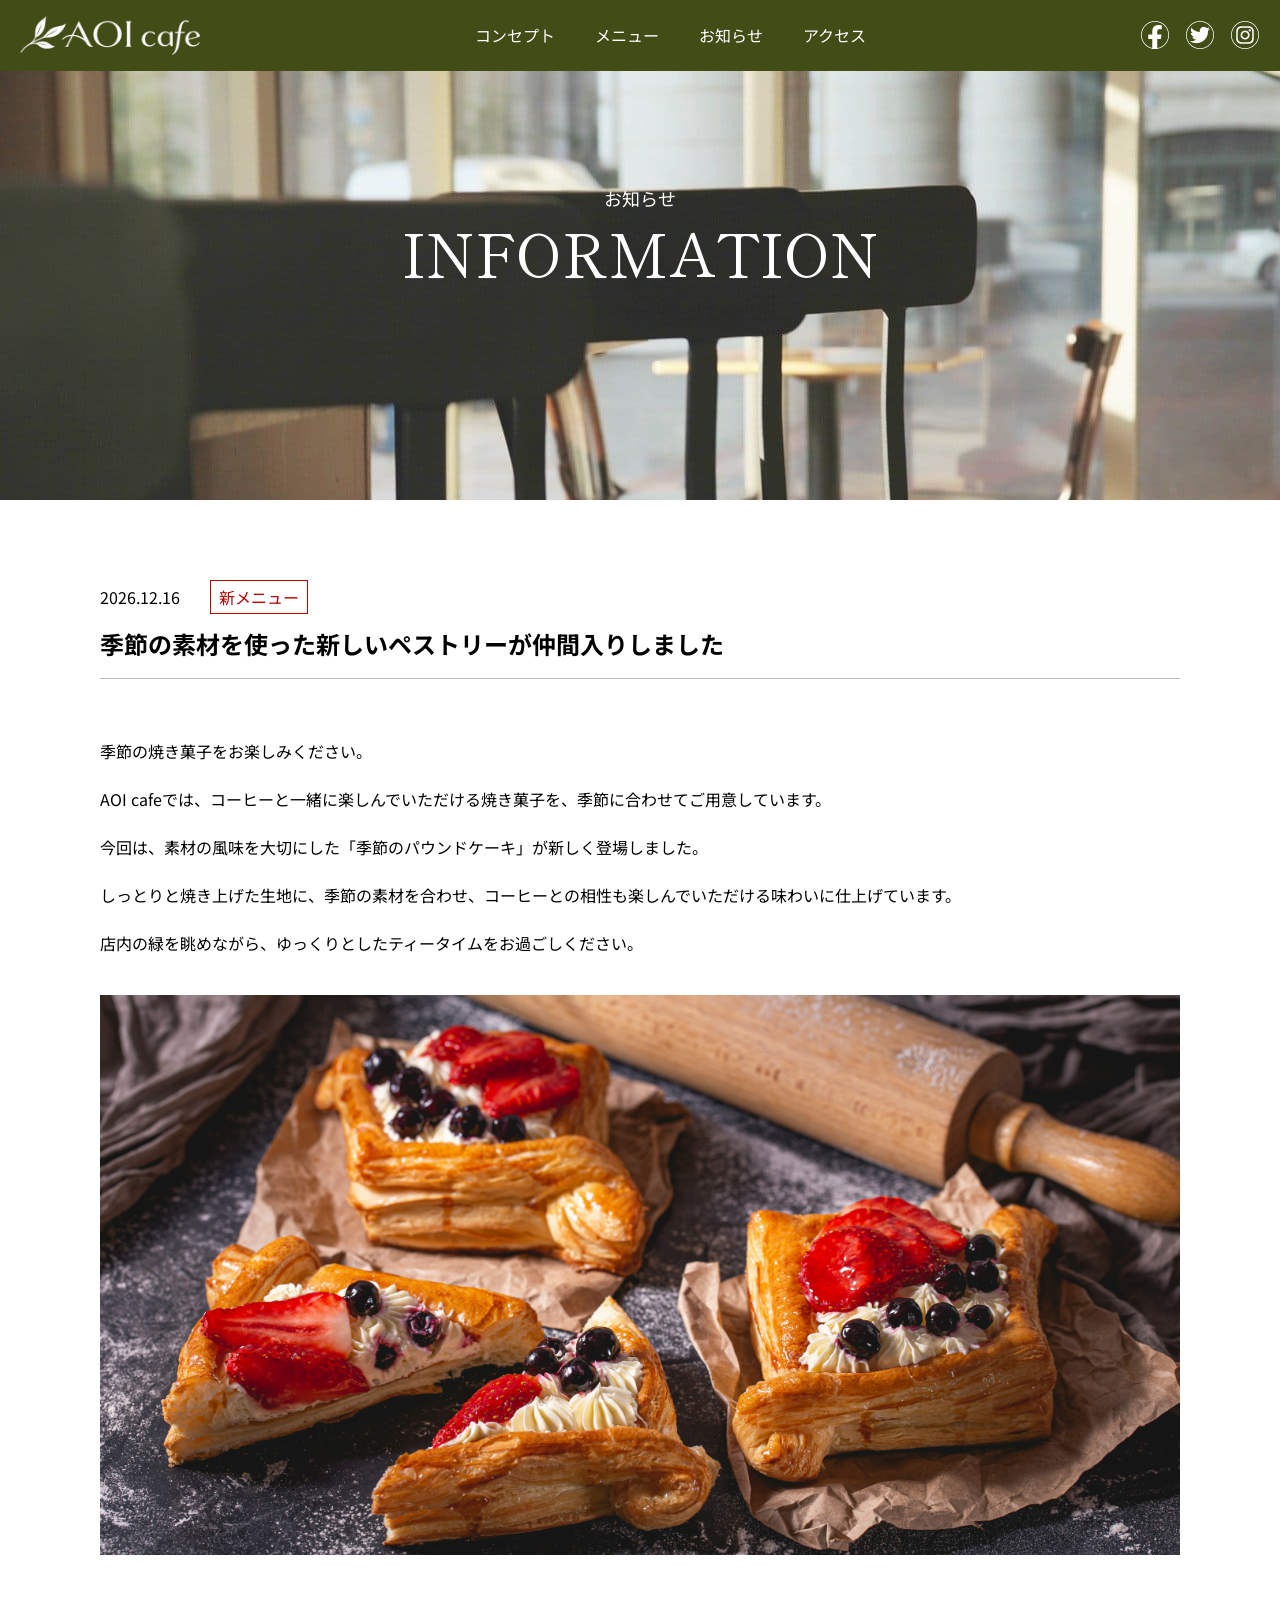
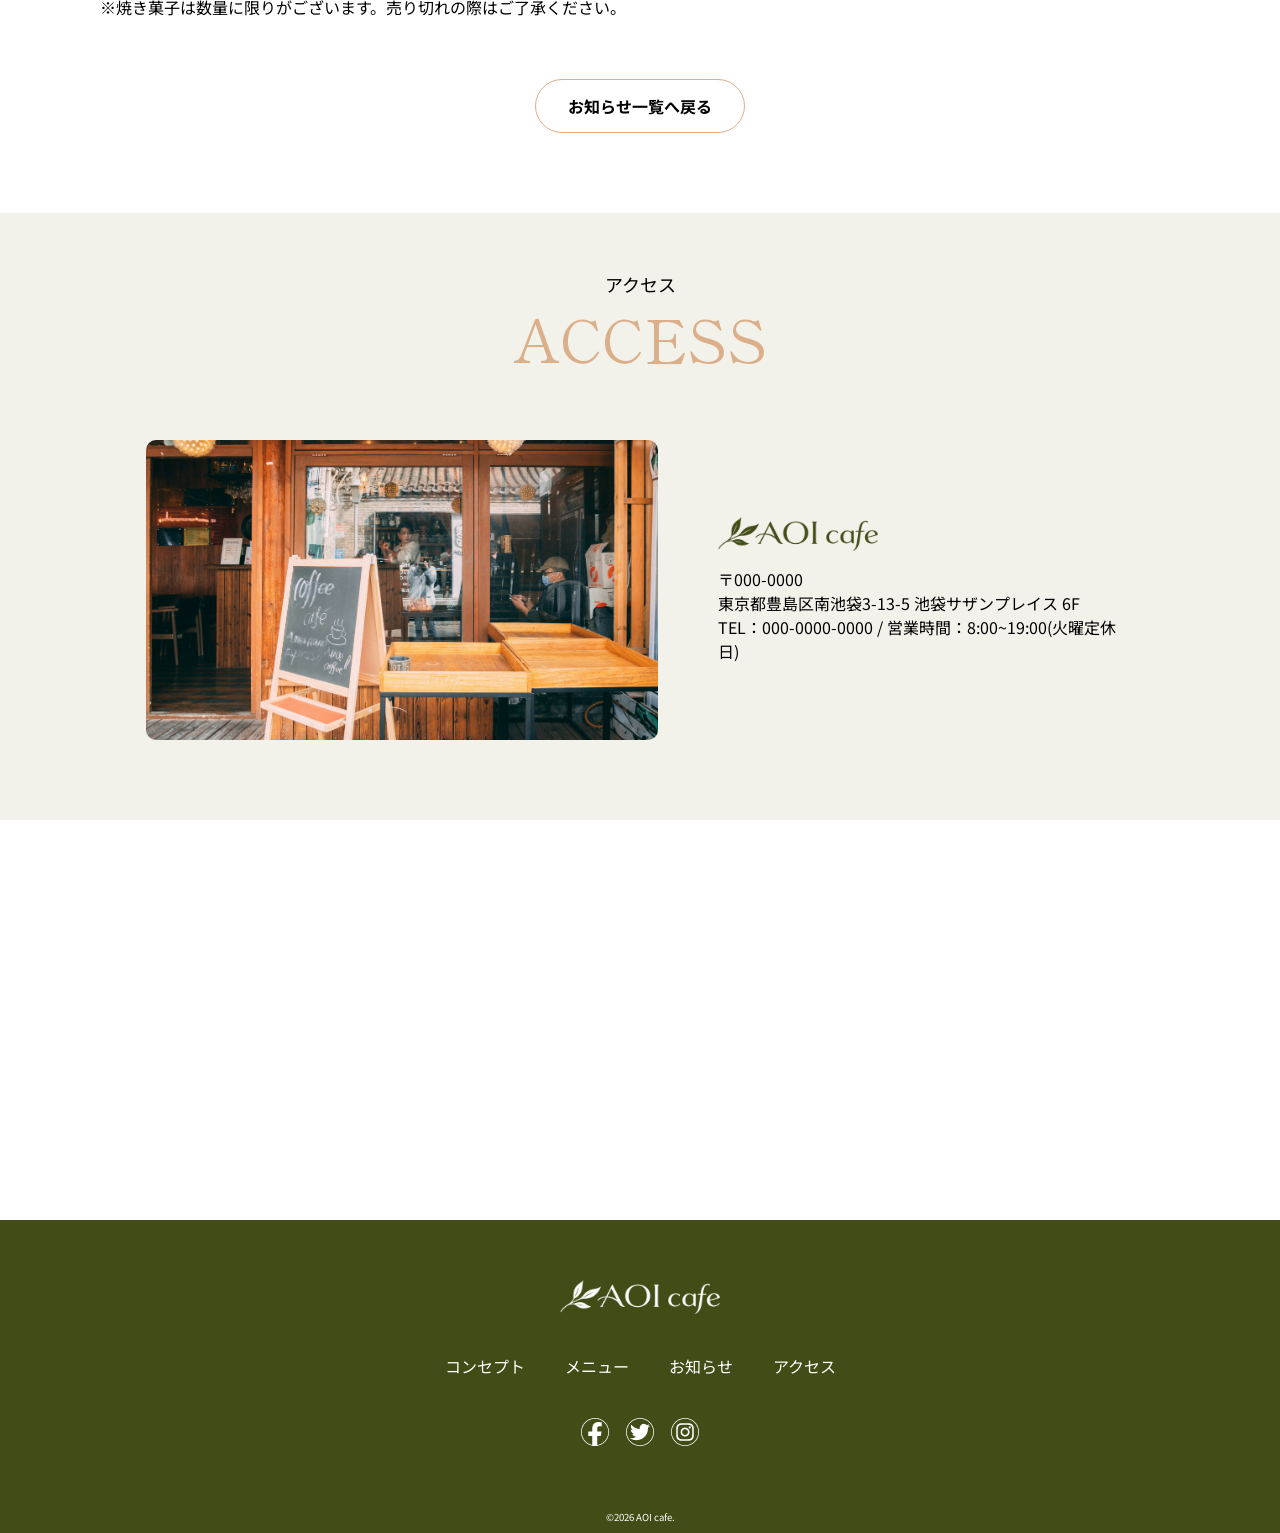
==== info-single.html @ 0f68d35a "Add files via upload" ====
<!DOCTYPE html>
<html lang="ja">
<head>
    <meta charset="UTF-8">
    <meta name="viewport" content="width=device-width, initial-scale=1.0">
    <title>AOI cafe | Cafe | お知らせ詳細</title>
    <meta name="description" content="鎌倉の緑に寄り添うカフェ。丁寧に淹れたコーヒーと、焼きたてのペストリーをご用意してお待ちしております。">
    <link rel="stylesheet" href="css/reset.css">
    <link rel="preconnect" href="https://fonts.googleapis.com">
    <link rel="preconnect" href="https://fonts.gstatic.com" crossorigin>
    <link href="https://fonts.googleapis.com/css2?family=Noto+Sans+JP:wght@100..900&family=Shippori+Mincho&display=swap" rel="stylesheet">
    <link rel="stylesheet" href="css/style.css">
</head>
<body>
    <header class="header">
        <h1 class="header-logo">
            <a href="index.html" class="header-link">
                <img src="img/logo.png" alt="">
            </a>
        </h1>
        <nav class="header-nav">
            <ul class="header-nav-list">
                <li class="header-nav-item">
                    <a class="header-nav-link" href="index.html#concept">コンセプト</a>
                </li>
                <li class="header-nav-item">
                    <a class="header-nav-link" href="menu.html">メニュー</a>
                </li>
                <li class="header-nav-item">
                    <a class="header-nav-link" href="info.html">お知らせ</a>
                </li>
                <li class="header-nav-item">
                    <a class="header-nav-link" href="index.html#access">アクセス</a>
                </li>
            </ul>
        </nav>
        <div class="icon">
            <ul class="icon-list">
                <li class="icon-item">
                    <a href="" class="icon-link">
                        <img src="img/facebook_icon.png" alt="">
                    </a>
                </li>
                <li class="icon-item">
                    <a href="" class="icon-link">
                        <img src="img/twitter_icon.png" alt="">
                    </a>
                </li>
                <li class="icon-item">
                    <a href="" class="icon-link">
                        <img src="img/instagram_icon.png" alt="">
                    </a>
                </li>
            </ul>
        </div>
        <div class="sp-header-btn">
            <button class="sp-header-btn-link" type="button">
                <span class="sp-header-btn-box"></span>
                <span class="sp-header-btn-box"></span>
                <span class="sp-header-btn-box"></span>
            </button>
        </div>
        <div class="sp-menu">
            <nav class="sp-menu-nav">
                <ul class="sp-menu-list">
                    <li class="sp-menu-item">
                        <a href="index.html#concept" class="sp-menu-link  __concept">CONCEPT</a>
                    </li>
                    <li class="sp-menu-item">
                        <a href="menu.html" class="sp-menu-link  __menu">MENU</a>
                    </li>
                    <li class="sp-menu-item">
                        <a href="info.html" class="sp-menu-link __info">INFORMATION</a>
                    </li>
                    <li class="sp-menu-item">
                        <a href="index.html#access" class="sp-menu-link __access">ACCESS</a>
                    </li>
                </ul>
            </nav>
        </div>
    </header>
    <div class="kv __info">
        <div class="kv-detail">
            <h2 class="section-ttl __info">INFORMATION</h2>
        </div>
    </div>
    <main class="main">
        <section class="infosingle section-wrap">
            <div class="section-inner">
                <div class="infosingle-head">
                    <span class="info-date">2026.12.16</span>
                    <span class="info-icon __info-icon-new">新メニュー</span>
                    <h2 class="info-txt">季節の素材を使った新しいペストリーが仲間入りしました</h2>
                </div>
                <div class="infosingle-content">
                    <p>季節の焼き菓子をお楽しみください。</p>
                    <p>AOI cafeでは、コーヒーと一緒に楽しんでいただける焼き菓子を、季節に合わせてご用意しています。</p>
                    <p>今回は、素材の風味を大切にした「季節のパウンドケーキ」が新しく登場しました。</p>

                    <p>しっとりと焼き上げた生地に、季節の素材を合わせ、コーヒーとの相性も楽しんでいただける味わいに仕上げています。</p>

                    <p>店内の緑を眺めながら、ゆっくりとしたティータイムをお過ごしください。</p>

                    
                    <img src="img/info_photo.jpg" alt="">
                    <p>※焼き菓子は数量に限りがございます。売り切れの際はご了承ください。</p>
                </div>

                <div class="btn-box">
                    <a href="info.html" class="btn-link">お知らせ一覧へ戻る</a>
                </div>
            </div>
        </section>

        <section id="access" class="access section-wrap">
            <div class="section-inner">
                <h2 class="section-ttl __access">ACCESS</h2>
                <div class="access-content">
                    <div class="access-img-box">
                        <img class="access-img" src="img/access_photo.jpg" alt="">
                    </div>
                    <div class="access-info">
                        <div class="access-logo">
                            <img src="img/logo-black.png" alt="">
                        </div>
                        <p class="access-txt">
                            〒000-0000</p>
                        <p class="access-txt">東京都豊島区南池袋3-13-5 池袋サザンプレイス 6F</p>
                        <p class="access-txt">TEL：000-0000-0000 / 営業時間：8:00~19:00(火曜定休日)</p>
                    </div>
                </div>
            </div>
        </section>
        <div class="access-map">
            <iframe src="https://www.google.com/maps/embed?pb=!1m18!1m12!1m3!1d3239.0224904618667!2d139.7116274!3d35.7256654!2m3!1f0!2f0!3f0!3m2!1i1024!2i768!4f13.1!3m3!1m2!1s0x60188d69d663eb29%3A0x8e512f8ba64e370a!2z44CSMTcxLTAwMjIg5p2x5Lqs6YO96LGK5bO25Yy65Y2X5rGg6KKL77yT5LiB55uu77yR77yT4oiS77yV!5e0!3m2!1sja!2sjp!4v1789527101326!5m2!1sja!2sjp" width="100%" height="400" style="border:0;" allowfullscreen="" loading="lazy" referrerpolicy="strict-origin-when-cross-origin"></iframe>
        </div>
    </main>
    <footer class="footer">
        <div class="footer-logo-box">
            <img class="footer-logo" src="img/logo.png" alt="">
        </div>
        <ul class="footer-nav-list">
            <li class="footer-nav-item">
                <a class="footer-nav-link" href="index.html#concept">コンセプト</a>
            </li>
            <li class="footer-nav-item">
                <a class="footer-nav-link" href="menu.html">メニュー</a>
            </li>
            <li class="footer-nav-item">
                <a class="footer-nav-link" href="info.html">お知らせ</a>
            </li>
            <li class="footer-nav-item">
                <a class="footer-nav-link" href="index.html#access">アクセス</a>
            </li>
        </ul>
        <div class="icon">
            <ul class="icon-list">
                <li class="icon-item">
                    <a href="" class="icon-link">
                        <img src="img/facebook_icon.png" alt="">
                    </a>
                </li>
                <li class="icon-item">
                    <a href="" class="icon-link">
                        <img src="img/twitter_icon.png" alt="">
                    </a>
                </li>
                <li class="icon-item">
                    <a href="" class="icon-link">
                        <img src="img/instagram_icon.png" alt="">
                    </a>
                </li>
            </ul>
        </div>
        <p class="footer-copy">
            <small>&copy;2026 AOI cafe.</small>
        </p>
    </footer>
<script src="js/script.js"></script>
</body>
</html>
---- css/style.css ----
@charset "UTF-8";
html {
    font-size: 62.5%;
}
body {
    font-family: "Noto Sans JP", sans-serif;
    line-height: 1.5;
    font-size: 1.6rem;/*16px*/
}
/* section */
.section-wrap {
    padding: 80px 0;
}
@media screen and (max-width: 767px) {
    .section-wrap {
        padding: 40px 0 50px;
    }
}
.section-inner {
    width: 1080px;
    margin: 0 auto;
}
@media screen and (max-width: 767px) {
    .section-inner {
        width: 96%;
    }  
}
.section-inner-s {
    width: 900px;
    margin: 0 auto;
}
@media screen and (max-width: 767px) {
    .section-inner-s {
        width: 96%;
    }  
}
.section-ttl {
    position: relative;
    text-align: center;
    font-family: "Shippori Mincho", serif;
    font-size: 6rem;/*60px*/
    line-height: 87px;
    color: #DBAF89;
}
@media screen and (max-width: 767px) {
    .section-ttl {
        font-size: 4rem;/*40px*/
        line-height: 50px;
    }
}
.section-ttl::before {
    position: absolute;
    left: 50%;
    transform: translateX(-50%);
    bottom: 100%;
    font-family: "Noto Sans JP", sans-serif;
    font-size: 1.8rem;/*18px*/
    color: #000;
    line-height: 1;
}

.section-ttl.__concept::before {
    content: "コンセプト";
}
.section-ttl.__menu::before {
    content: "メニュー";
}
.section-ttl.__info::before {
    content: "お知らせ";
}
.section-ttl.__access::before {
    content: "アクセス";
}
/* btn */
.btn-box {
    text-align: center;
    margin-top: 60px;
}
@media screen and (max-width: 767px) {
    .btn-box {
        margin-top: 40px;
    }
}
.btn-link {
    display: inline-block;
    border: 1px solid #DBAF89;
    border-radius: 28px;
    font-weight: bold;
    padding: 14px 32px;
}
.btn-link:hover {
    background-color: #DBAF89;
    color: #fff;
}

/* header */
.header {
    display: flex;
    justify-content: space-between;
    align-items: center;
    color: #fff;
    width: 100%;/*90*/
    position: absolute;
    top: 0;/*40*/
    background-color: #424c16;
    /*left: 5%;*/
    padding: 16px 20px;
    z-index: 100;
}
@media screen and (max-width: 767px) {
    .header {
        /*width: 94%;
        top: 10px;
        left: 3%;*/
    }
}
.header-logo {
    width: 180px;
}
@media screen and (max-width: 767px) {
    .header-logo {
        width: 140px;
    }
}
@media screen and (max-width: 767px) {
    .header-nav {
        display: none;
    }
}
.header-nav-list {
    display: flex;
}
.header-nav-item + .header-nav-item {
    margin-left: 40px;
}
/* icon */
@media screen and (max-width: 767px) {
    .icon {
        display: none;
    }
}
.icon-list {
    display: flex;
}
.icon-item + .icon-item {
    margin-left: 16px;
}
/* sp-header-btn */
.sp-header-btn {
    display: none;    
}
@media screen and (max-width: 767px) {
    .sp-header-btn {
        display: block;
        position: fixed;
        top: 6px;
        right: 4%;
        z-index: 200;
    }
    .sp-header-btn-link {
        display: flex;
        flex-direction: column;
        justify-content: space-between;
        width: 40px;
        height: 30px;
        cursor: pointer;
        background-color: transparent;
        margin-top: 10px;
        padding: 0;
    }
    .sp-header-btn-box {
        display: block;
        background-color: #ddd;
        height: 4px;
        width: 40px;
        transition: 0.6s;
    }
    .sp-header-btn.is-open .sp-header-btn-box:nth-child(1) {
        transform: translateY(13px) rotate(45deg);
    }

    .sp-header-btn.is-open .sp-header-btn-box:nth-child(2) {
        opacity: 0;
    }

    .sp-header-btn.is-open .sp-header-btn-box:nth-child(3) {
        transform: translateY(-13px) rotate(-45deg);
    }
}
/* sp-menu */
.sp-menu {
    display: none;
}
@media screen and (max-width: 767px) {
    .sp-menu {
        display: block;
        position: fixed;
        top: 0;
        right: 0;
        width: 100%;
        height: 100vh;
        background-color: #424c16;
        transform: translateX(100%);
        transition: 0.6s;
        z-index: 100;
    }
    .sp-menu.is-open {
        transform: translateX(0);
    }
    .sp-menu-nav {
        padding: 60px 8%;
    }
    .sp-menu-list {
        display: flex;
        flex-direction: column;
        margin-top: 50px;
    }
    .sp-menu-item + .sp-menu-item {
        margin-top: 60px;
    }
    .sp-menu-item {
        position: relative;
        text-align: center;
        font-size: 1.8rem;/*18px*/
    }
    .sp-menu-link {
        font-weight: bold;
    }
    .sp-menu-link::before {
        position: absolute;
        left: 50%;
        transform: translateX(-50%);
        bottom: 100%;
        font-size: 1.4rem;/*14px*/
        font-weight: normal;
        line-height: 1;
    }
    .sp-menu-link.__concept::before {
        content: "コンセプト";
    }
    .sp-menu-link.__menu::before {
        content: "メニュー";
    }
    .sp-menu-link.__info::before {
        content: "お知らせ";
    }
    .sp-menu-link.__access::before {
        content: "アクセス";
    }
}
/* kv */
.kv {
    position: relative;
    width: 100%;
    background-repeat: no-repeat;
    background-size: cover;
}
.kv.__index {
    height: 768px;
    background-image: url(../img/kv.jpg);
}
@media screen and (max-width: 767px) {
    .kv.__index {
        height: 400px;
    }
}
.kv.__menu {
    height: 500px;
    background-image: url(../img/menu_kv.jpg);
}
.kv.__info {
    height: 500px;
    background-image: url(../img/info_kv.jpg);
}
@media screen and (max-width: 767px) {
    .kv.__menu,.kv.__info {
        height: 300px;
    }
}
.kv-copy {
    font-family: "Noto Serif JP", serif;
    font-size: 2.6rem;
}
@media screen and (max-width: 767px) {
    .kv-copy {
        font-size: 2.0rem;
    }
}
.kv-copy,.kv-detail {
    color: #fff;
    position: absolute;
    top: 50%;
    left: 50%;
    transform: translate(-50%,-50%);
}

.kv-detail .section-ttl {
    color: #fff;
}
.kv-detail .section-ttl::before {
    color: #fff;
}
/* concept */
.concept-copy {
    text-align: center;
    font-weight: bold;
    font-size: 3.2rem;/*32px*/
    margin-top: 40px;
}
@media screen and (max-width: 767px) {
    .concept-copy {
        font-size: 2.4rem;/*24px*/
        margin-top: 30px;
    }
}
.concept-txt {
    text-align: center;
    margin-top: 24px;
}
.concept-img-box {
    height: 350px;
    margin-top: 80px;
}
@media screen and (max-width: 767px) {
    .concept-img-box {
        height: 250px;
        margin-top: 50px;
    }
}
.concept-img {
    object-fit: cover;
    object-position: center;
}
.concept-detail {
    display: flex;
    justify-content: space-between;
    align-items: center;
    margin-top: 80px;
}
@media screen and (max-width: 767px) {
    .concept-detail {
        margin-top: 40px;
    }
}
@media screen and (max-width: 767px) {
    .concept-detail {
        flex-direction: column;
    }
}
.concept-detail-content {
    width: 400px;
}
@media screen and (max-width: 767px) {
    .concept-detail-content {
        width: auto;
    }
}
.concept-detail-copy {
    text-align: left;
    font-weight: bold;
    font-size: 3.2rem;/*32px*/
}
@media screen and (max-width: 767px) {
    .concept-detail-copy {
        font-size: 2.4rem;/*24px*/
    }
}
.concept-detail-txt {
    text-align: left;
    margin-top: 40px;
}
.concept-detail-img-wrap {
    /*position: relative;*/
    width: 580px;
    height: 450px;
    display: flex;
    justify-content: space-between;
}
@media screen and (max-width: 767px) {
    .concept-detail-img-wrap {
        justify-content: center;
        width: 100%;
        height: auto;
    }
}
.concept-detail-img-box {
    max-width: 280px;
    max-height: 390px;
    margin-top: 60px;
}
@media screen and (max-width: 767px) {
    .concept-detail-img-box {
        max-width: 48%;
        width: 100%;
        max-height: 220px;
        /*margin-top: 60px;*/
    }
}
.concept-detail-img-box + .concept-detail-img-box {
    margin: 0 0 60px 2%;
}
.concept-detail-img {
    object-fit: cover;
    object-position: center;
    border-radius: 10px;
}
/* menu */
.menu {
    background-color: #f2f1ea;
}
.menu.__detail {
    background-color: #FFF;
}
.menu-wrap {
    display: flex;
    justify-content: space-between;
    flex-wrap: wrap;
    margin-top: 60px;
}
@media screen and (max-width: 767px) {
    .menu-wrap {
        justify-content: center;
        flex-wrap: nowrap;
        flex-direction: column;
        align-items: center;
        margin-top: 40px;
    }
}
.menu.__detail .menu-wrap {
    margin-top: 0;
}
.menu-item {
    width: 340px;
}
.menu-item:nth-of-type(n + 4) {
    margin-top: 40px;
}
@media screen and (max-width: 767px) {
    .menu-item:nth-of-type(n + 2) {
        margin-top: 40px;
    }
}
.menu-img-box {
    height: 220px;
}
.menu-img {
    object-fit: cover;
    border-radius: 10px;
}
.menu-name {
    font-size: 1.8rem;/*18px*/
    font-weight: bold;
    margin-top: 16px;
}
.menu-price {
    margin-top: 8px;
}
/* info */
.info-wrap {
    margin-top: 60px;
}
.info.__detail .info-wrap {
    margin-top: 0;
}
.info-content {
    border-bottom: 1px solid #BCBCBC;
    padding-bottom: 16px;
}
.info-content + .info-content {
    margin-top: 40px;
}
@media screen and (max-width: 767px) {
    .info-content + .info-content {
        margin-top: 16px;
    }
}
.info-date {
    font-size: 1.2rem;/*12px*/
}
.info-icon {
    display: inline-block;
    font-size: 1.2rem;/*12px*/
    margin-left: 26px;
    padding: 4px 8px;
}
@media screen and (max-width: 767px) {
    .info-icon {
        margin-left: 10px;
    }
}
.info-icon.__info-icon-info {
    color: #FF9F51;
    border: 1px solid #FF9F51;
}
.info-icon.__info-icon-new {
    color: #BA0000;
    border: 1px solid #BA0000;
}
.info-txt {
    margin-top: 16px;
}
@media screen and (max-width: 767px) {
    .info-txt {
        margin-top: 8px;
    }
}
/* page-btn */
.page-btn-list {
    display: flex;
    justify-content: center;
    text-align: center;
    margin-top: 60px;
}
.page-btn-item + .page-btn-item {
    margin-left: 8px;
}
.page-btn-item {
    background-color: #fff;
    border: 1px solid #707070;
}
.page-btn-item.__current {
    background-color: #f2f1ea;
    border: none;
}
.page-btn-link {
    display: block;
    padding: 8px 16px;
}
/* info-single */
.infosingle-head {
    border-bottom: 1px solid #BCBCBC;
    padding-bottom: 16px;
}
.infosingle .info-date {
    font-size: 1.6rem;/*16px*/
}
.infosingle .info-icon {
    font-size: 1.6rem;/*16px*/
}
.infosingle .info-txt {
    font-size: 2.4rem;/*24px*/
    font-weight: bold;
    margin-top: 12px;
}
@media screen and (max-width: 767px) {
    .infosingle .info-txt {
        font-size: 2.0rem;/*20px*/
    }
}
.infosingle-content p {
    margin-top: 24px;
}
.infosingle-content p:first-of-type {
    margin-top: 60px;
}
.infosingle-content img {
    height: 560px;
    width: 100%;
    object-fit: cover;
    margin-top: 40px;
}
.infosingle-content img + p {
    margin-top: 40px;
}
/* access */
.access {
    background-color: #f2f1ea;
}
.access-content {
    display: flex;
    justify-content: center;
    align-items: center;
    margin-top: 60px;
}
@media screen and (max-width: 767px) {
    .access-content {
        flex-direction: column;
        margin-top: 40px;
    }
}
.access-img-box {
    max-width: 512px;
    width: 100%;
    height: 300px;
    margin-right: 60px;
}
@media screen and (max-width: 767px) {
    .access-img-box {
        margin-right: 0;
    }
}
.access-img {
    object-fit: cover;
    border-radius: 10px;
}
.access-info {
    width: 417px;
}
@media screen and (max-width: 767px) {
    .access-info {
        width: 96%;
        margin-top: 30px;
    }
}
.access-logo {
    width: 160px;
}
.access-txt:first-of-type {
    margin-top: 16px;
}
/* footer */
.footer {
    background-color: #424c16;
    color: #fff;
    padding: 60px 0 8px;
}
.footer-logo-box {
    width: 160px;
    margin: 0 auto;
}
.footer-nav-list {
    display: flex;
    justify-content: center;
    margin: 40px 0;
}
.footer-nav-item + .footer-nav-item {
    margin-left: 40px;
}
@media screen and (max-width: 767px) {
    .footer-nav-item + .footer-nav-item {
        margin-left: 24px;
    }
}
.footer-nav-link {
}
.footer .icon-list {
    justify-content: center;
}
.footer-copy {
    text-align: center;
    font-size: 1.2rem;/*12px*/
    margin-top: 60px;
}
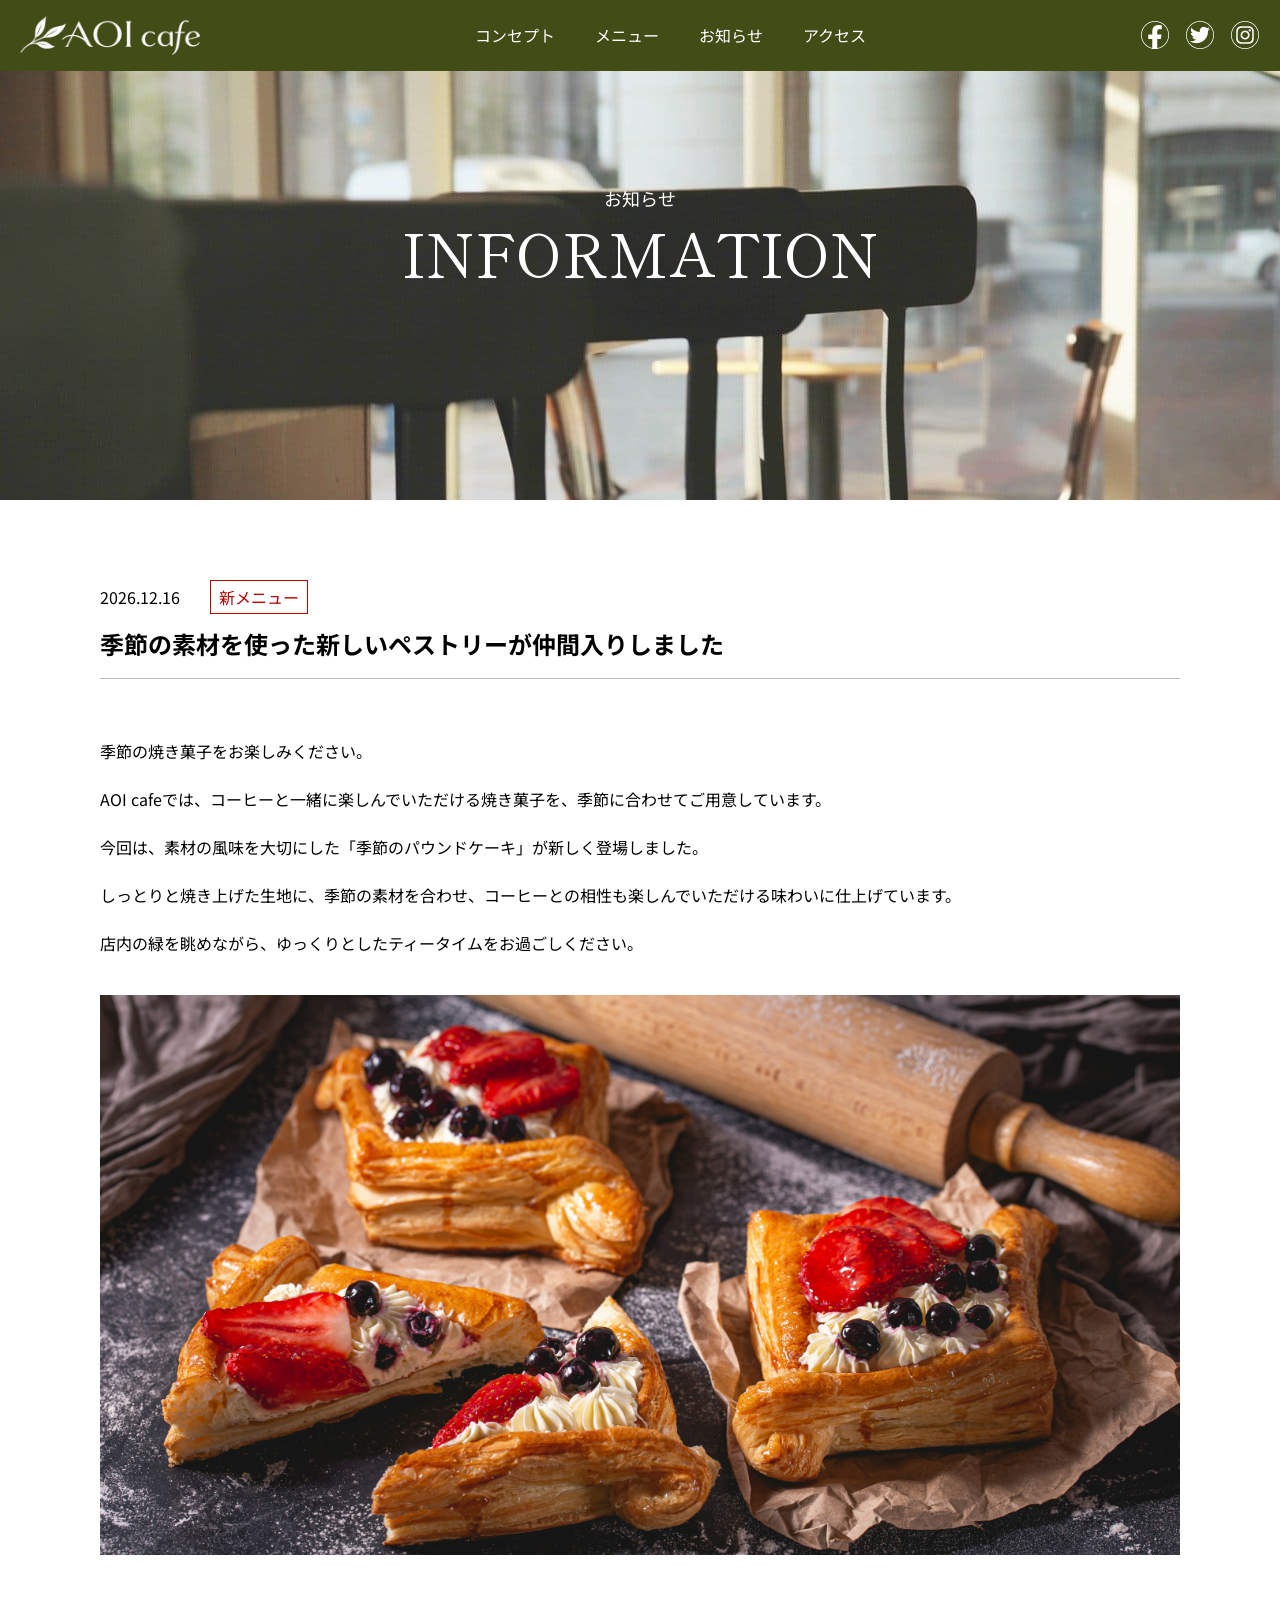
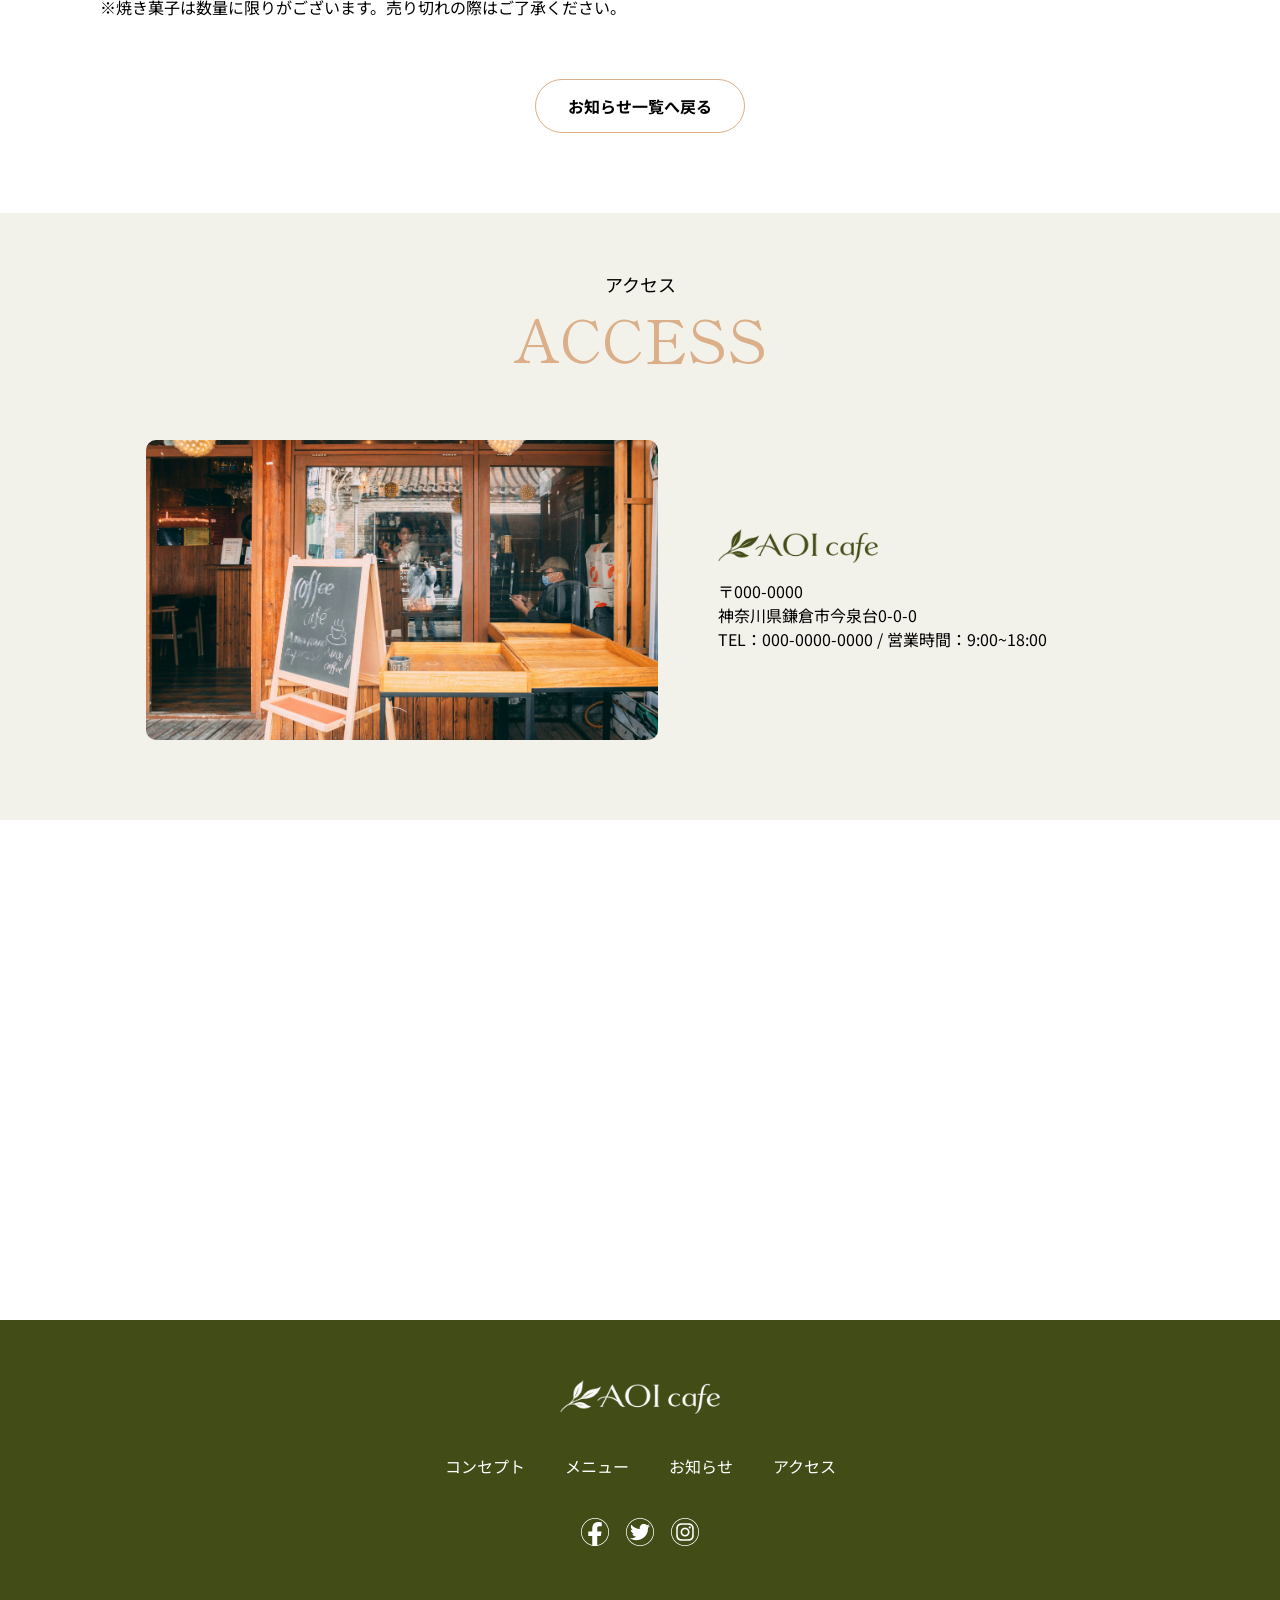
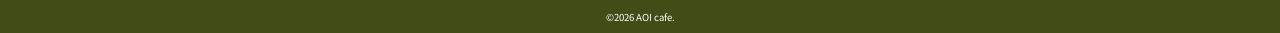
==== commit 4dbd31da: "Add files via upload" ====
--- a/info-single.html
+++ b/info-single.html
@@ -125,14 +125,14 @@
                         </div>
                         <p class="access-txt">
                             〒000-0000</p>
-                        <p class="access-txt">東京都豊島区南池袋3-13-5 池袋サザンプレイス 6F</p>
-                        <p class="access-txt">TEL：000-0000-0000 / 営業時間：8:00~19:00(火曜定休日)</p>
+                        <p class="access-txt">神奈川県鎌倉市今泉台0-0-0</p>
+                        <p class="access-txt">TEL：000-0000-0000 / 営業時間：9:00~18:00</p>
                     </div>
                 </div>
             </div>
         </section>
         <div class="access-map">
-            <iframe src="https://www.google.com/maps/embed?pb=!1m18!1m12!1m3!1d3239.0224904618667!2d139.7116274!3d35.7256654!2m3!1f0!2f0!3f0!3m2!1i1024!2i768!4f13.1!3m3!1m2!1s0x60188d69d663eb29%3A0x8e512f8ba64e370a!2z44CSMTcxLTAwMjIg5p2x5Lqs6YO96LGK5bO25Yy65Y2X5rGg6KKL77yT5LiB55uu77yR77yT4oiS77yV!5e0!3m2!1sja!2sjp!4v1789527101326!5m2!1sja!2sjp" width="100%" height="400" style="border:0;" allowfullscreen="" loading="lazy" referrerpolicy="strict-origin-when-cross-origin"></iframe>
+            <iframe src="https://www.google.com/maps/embed?pb=!1m18!1m12!1m3!1d13018.516556085502!2d139.54937911253427!3d35.34002981702432!2m3!1f0!2f0!3f0!3m2!1i1024!2i768!4f13.1!3m3!1m2!1s0x601845af418f5da3%3A0x6fc320539a2c01a0!2z44CSMjQ3LTAwNTMg56We5aWI5bed55yM6Y6M5YCJ5biC5LuK5rOJ5Y-w!5e0!3m2!1sja!2sjp!4v1789964758232!5m2!1sja!2sjp" width="100%" height="500" style="border:0;" allowfullscreen="" loading="lazy" referrerpolicy="strict-origin-when-cross-origin"></iframe>
         </div>
     </main>
     <footer class="footer">
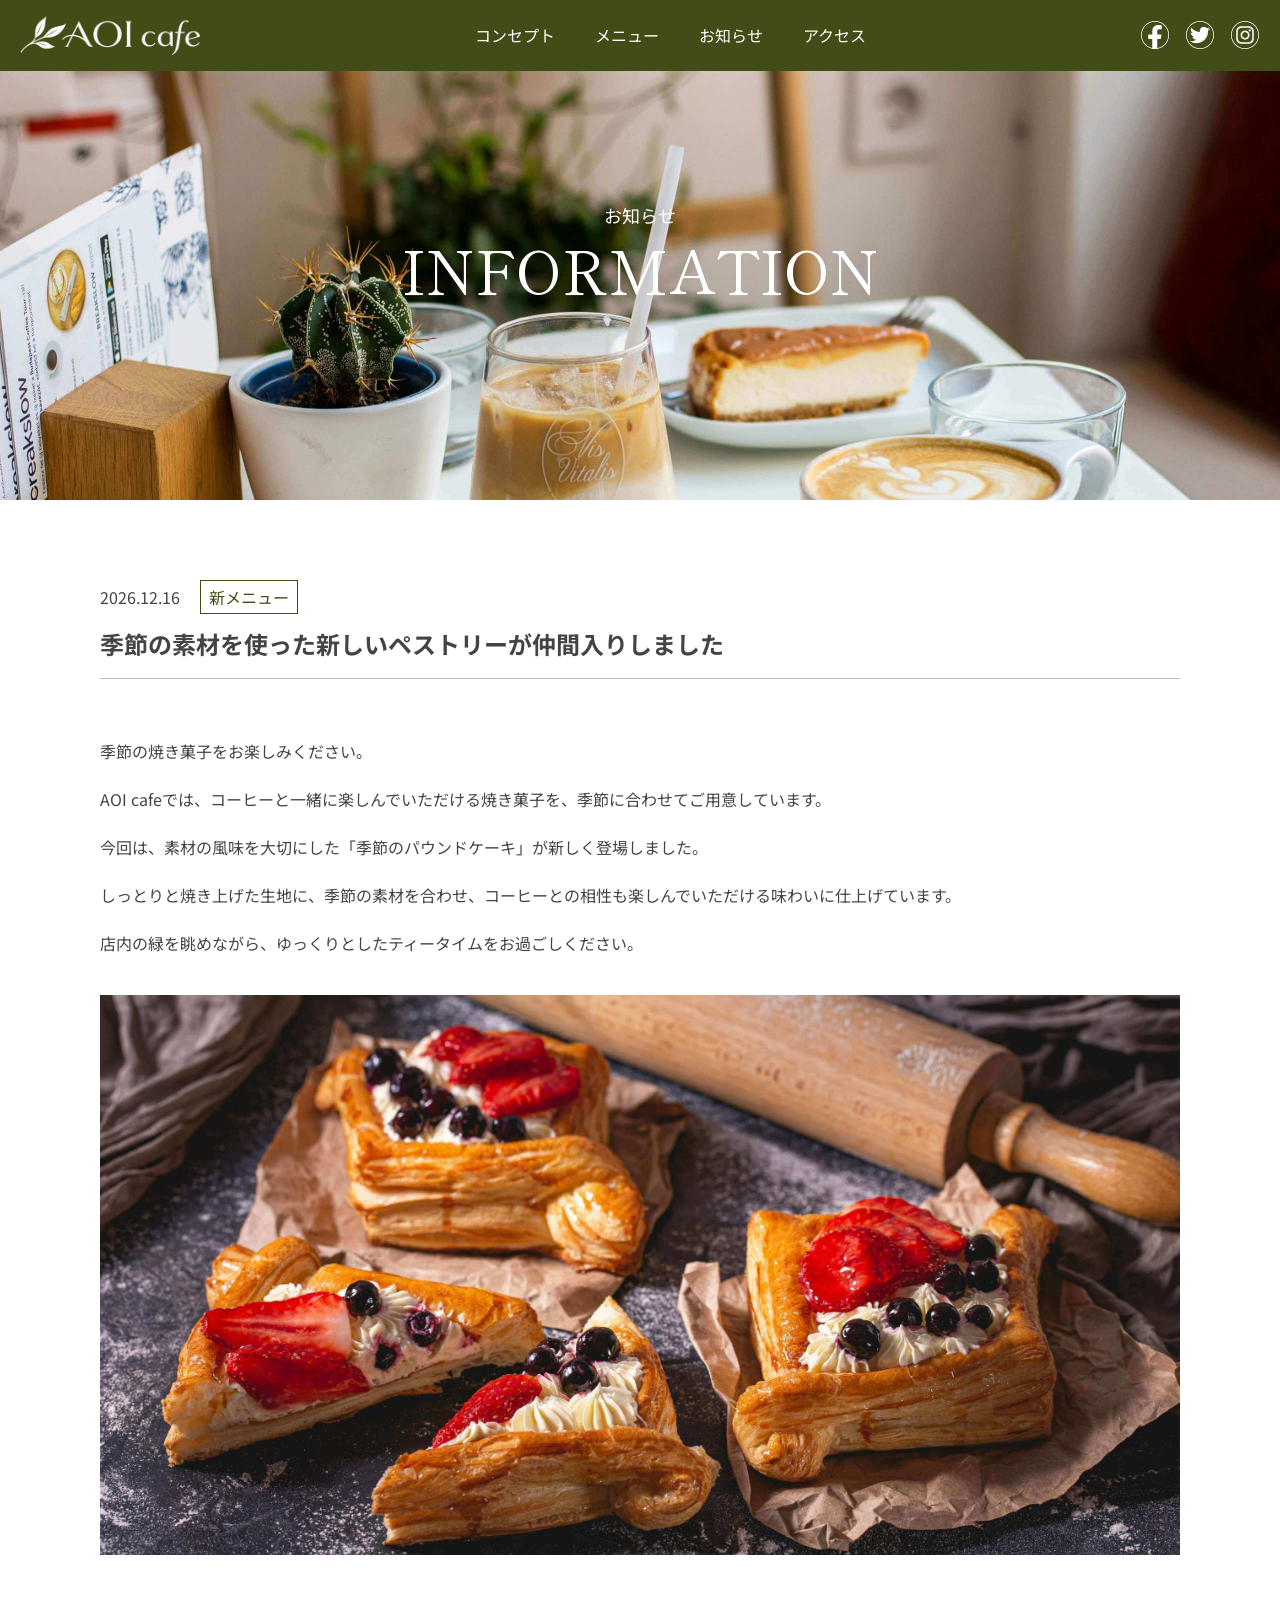
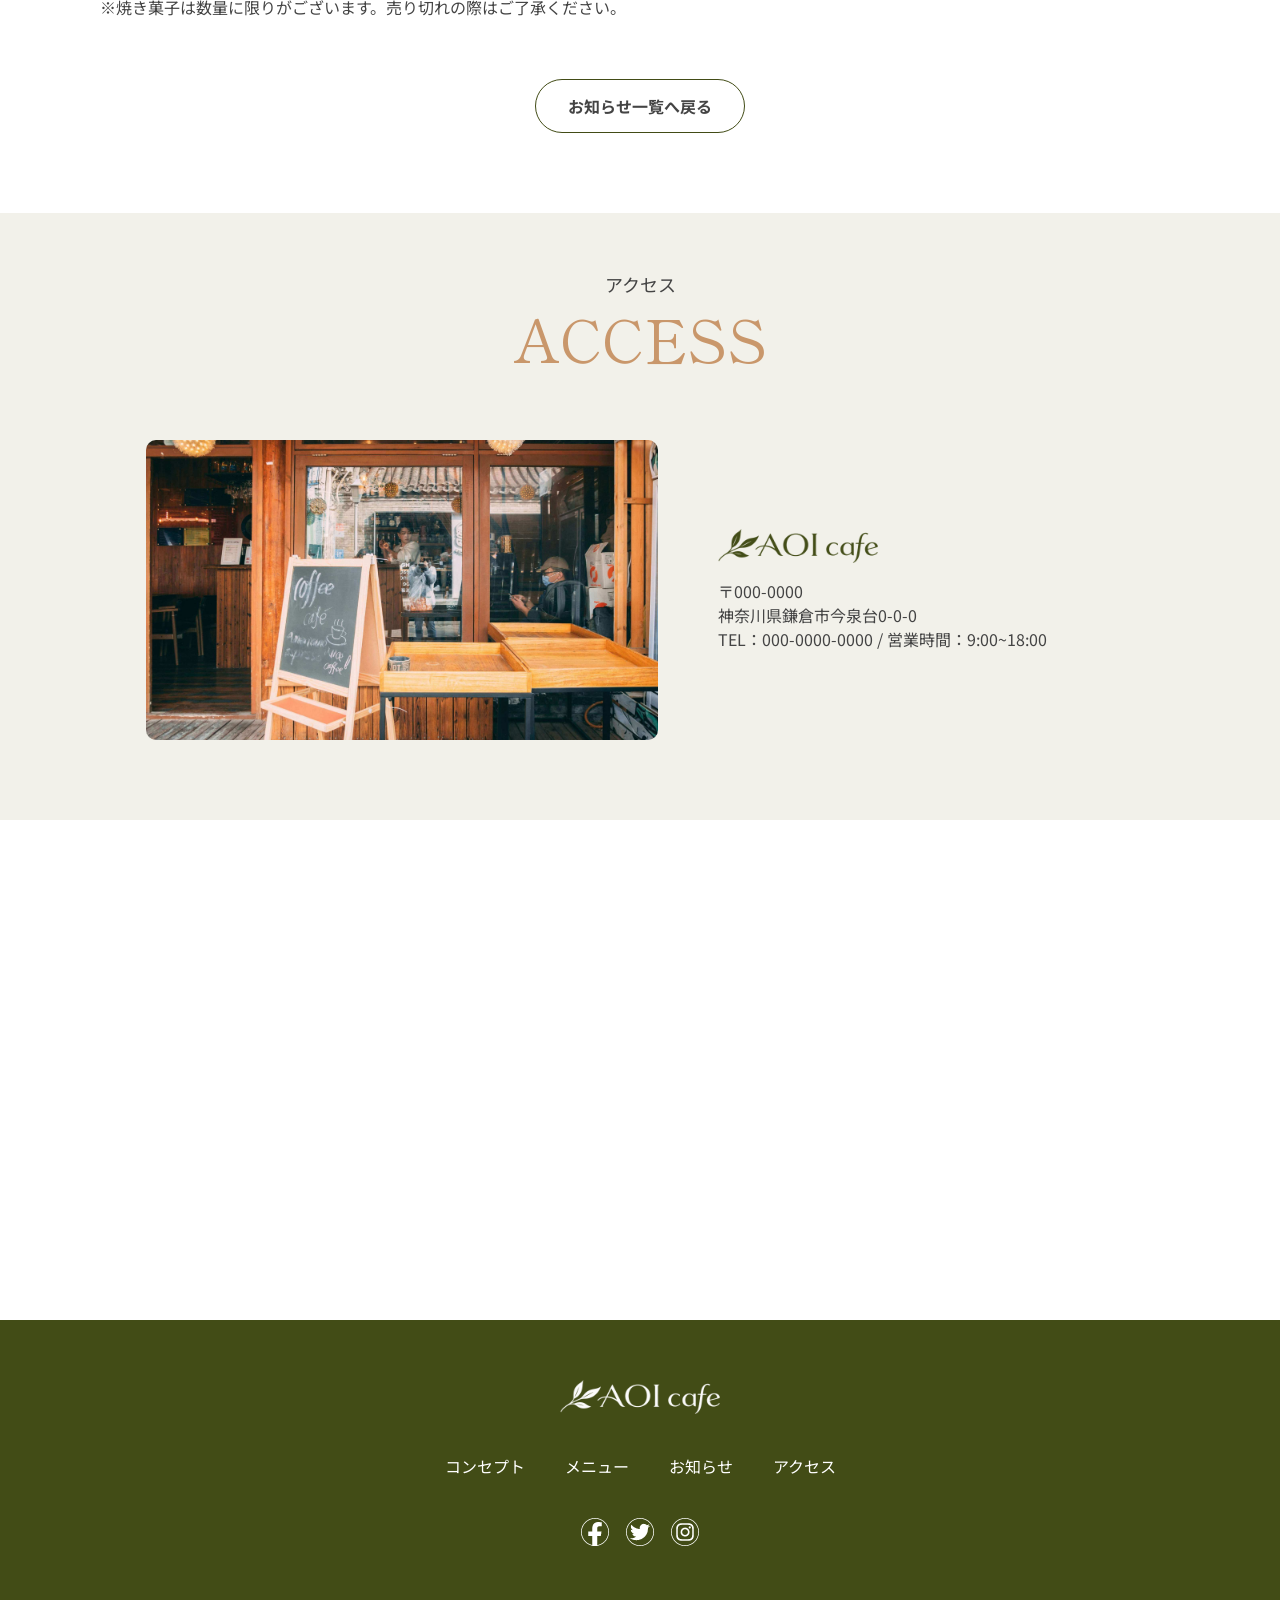
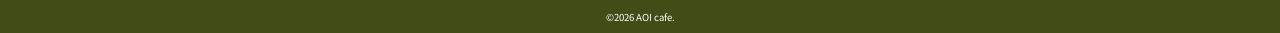
==== commit 6a059304: "初回コミット：Aoi cafeサイト" ====
--- a/info-single.html
+++ b/info-single.html
@@ -1,181 +1,187 @@
-<!DOCTYPE html>
-<html lang="ja">
-<head>
-    <meta charset="UTF-8">
-    <meta name="viewport" content="width=device-width, initial-scale=1.0">
-    <title>AOI cafe | Cafe | お知らせ詳細</title>
-    <meta name="description" content="鎌倉の緑に寄り添うカフェ。丁寧に淹れたコーヒーと、焼きたてのペストリーをご用意してお待ちしております。">
-    <link rel="stylesheet" href="css/reset.css">
-    <link rel="preconnect" href="https://fonts.googleapis.com">
-    <link rel="preconnect" href="https://fonts.gstatic.com" crossorigin>
-    <link href="https://fonts.googleapis.com/css2?family=Noto+Sans+JP:wght@100..900&family=Shippori+Mincho&display=swap" rel="stylesheet">
-    <link rel="stylesheet" href="css/style.css">
-</head>
-<body>
-    <header class="header">
-        <h1 class="header-logo">
-            <a href="index.html" class="header-link">
-                <img src="img/logo.png" alt="">
-            </a>
-        </h1>
-        <nav class="header-nav">
-            <ul class="header-nav-list">
-                <li class="header-nav-item">
-                    <a class="header-nav-link" href="index.html#concept">コンセプト</a>
-                </li>
-                <li class="header-nav-item">
-                    <a class="header-nav-link" href="menu.html">メニュー</a>
-                </li>
-                <li class="header-nav-item">
-                    <a class="header-nav-link" href="info.html">お知らせ</a>
-                </li>
-                <li class="header-nav-item">
-                    <a class="header-nav-link" href="index.html#access">アクセス</a>
-                </li>
-            </ul>
-        </nav>
-        <div class="icon">
-            <ul class="icon-list">
-                <li class="icon-item">
-                    <a href="" class="icon-link">
-                        <img src="img/facebook_icon.png" alt="">
-                    </a>
-                </li>
-                <li class="icon-item">
-                    <a href="" class="icon-link">
-                        <img src="img/twitter_icon.png" alt="">
-                    </a>
-                </li>
-                <li class="icon-item">
-                    <a href="" class="icon-link">
-                        <img src="img/instagram_icon.png" alt="">
-                    </a>
-                </li>
-            </ul>
-        </div>
-        <div class="sp-header-btn">
-            <button class="sp-header-btn-link" type="button">
-                <span class="sp-header-btn-box"></span>
-                <span class="sp-header-btn-box"></span>
-                <span class="sp-header-btn-box"></span>
-            </button>
-        </div>
-        <div class="sp-menu">
-            <nav class="sp-menu-nav">
-                <ul class="sp-menu-list">
-                    <li class="sp-menu-item">
-                        <a href="index.html#concept" class="sp-menu-link  __concept">CONCEPT</a>
-                    </li>
-                    <li class="sp-menu-item">
-                        <a href="menu.html" class="sp-menu-link  __menu">MENU</a>
-                    </li>
-                    <li class="sp-menu-item">
-                        <a href="info.html" class="sp-menu-link __info">INFORMATION</a>
-                    </li>
-                    <li class="sp-menu-item">
-                        <a href="index.html#access" class="sp-menu-link __access">ACCESS</a>
-                    </li>
-                </ul>
-            </nav>
-        </div>
-    </header>
-    <div class="kv __info">
-        <div class="kv-detail">
-            <h2 class="section-ttl __info">INFORMATION</h2>
-        </div>
-    </div>
-    <main class="main">
-        <section class="infosingle section-wrap">
-            <div class="section-inner">
-                <div class="infosingle-head">
-                    <span class="info-date">2026.12.16</span>
-                    <span class="info-icon __info-icon-new">新メニュー</span>
-                    <h2 class="info-txt">季節の素材を使った新しいペストリーが仲間入りしました</h2>
-                </div>
-                <div class="infosingle-content">
-                    <p>季節の焼き菓子をお楽しみください。</p>
-                    <p>AOI cafeでは、コーヒーと一緒に楽しんでいただける焼き菓子を、季節に合わせてご用意しています。</p>
-                    <p>今回は、素材の風味を大切にした「季節のパウンドケーキ」が新しく登場しました。</p>
-
-                    <p>しっとりと焼き上げた生地に、季節の素材を合わせ、コーヒーとの相性も楽しんでいただける味わいに仕上げています。</p>
-
-                    <p>店内の緑を眺めながら、ゆっくりとしたティータイムをお過ごしください。</p>
-
-                    
-                    <img src="img/info_photo.jpg" alt="">
-                    <p>※焼き菓子は数量に限りがございます。売り切れの際はご了承ください。</p>
-                </div>
-
-                <div class="btn-box">
-                    <a href="info.html" class="btn-link">お知らせ一覧へ戻る</a>
-                </div>
-            </div>
-        </section>
-
-        <section id="access" class="access section-wrap">
-            <div class="section-inner">
-                <h2 class="section-ttl __access">ACCESS</h2>
-                <div class="access-content">
-                    <div class="access-img-box">
-                        <img class="access-img" src="img/access_photo.jpg" alt="">
-                    </div>
-                    <div class="access-info">
-                        <div class="access-logo">
-                            <img src="img/logo-black.png" alt="">
-                        </div>
-                        <p class="access-txt">
-                            〒000-0000</p>
-                        <p class="access-txt">神奈川県鎌倉市今泉台0-0-0</p>
-                        <p class="access-txt">TEL：000-0000-0000 / 営業時間：9:00~18:00</p>
-                    </div>
-                </div>
-            </div>
-        </section>
-        <div class="access-map">
-            <iframe src="https://www.google.com/maps/embed?pb=!1m18!1m12!1m3!1d13018.516556085502!2d139.54937911253427!3d35.34002981702432!2m3!1f0!2f0!3f0!3m2!1i1024!2i768!4f13.1!3m3!1m2!1s0x601845af418f5da3%3A0x6fc320539a2c01a0!2z44CSMjQ3LTAwNTMg56We5aWI5bed55yM6Y6M5YCJ5biC5LuK5rOJ5Y-w!5e0!3m2!1sja!2sjp!4v1789964758232!5m2!1sja!2sjp" width="100%" height="500" style="border:0;" allowfullscreen="" loading="lazy" referrerpolicy="strict-origin-when-cross-origin"></iframe>
-        </div>
-    </main>
-    <footer class="footer">
-        <div class="footer-logo-box">
-            <img class="footer-logo" src="img/logo.png" alt="">
-        </div>
-        <ul class="footer-nav-list">
-            <li class="footer-nav-item">
-                <a class="footer-nav-link" href="index.html#concept">コンセプト</a>
-            </li>
-            <li class="footer-nav-item">
-                <a class="footer-nav-link" href="menu.html">メニュー</a>
-            </li>
-            <li class="footer-nav-item">
-                <a class="footer-nav-link" href="info.html">お知らせ</a>
-            </li>
-            <li class="footer-nav-item">
-                <a class="footer-nav-link" href="index.html#access">アクセス</a>
-            </li>
-        </ul>
-        <div class="icon">
-            <ul class="icon-list">
-                <li class="icon-item">
-                    <a href="" class="icon-link">
-                        <img src="img/facebook_icon.png" alt="">
-                    </a>
-                </li>
-                <li class="icon-item">
-                    <a href="" class="icon-link">
-                        <img src="img/twitter_icon.png" alt="">
-                    </a>
-                </li>
-                <li class="icon-item">
-                    <a href="" class="icon-link">
-                        <img src="img/instagram_icon.png" alt="">
-                    </a>
-                </li>
-            </ul>
-        </div>
-        <p class="footer-copy">
-            <small>&copy;2026 AOI cafe.</small>
-        </p>
-    </footer>
-<script src="js/script.js"></script>
-</body>
+<!DOCTYPE html>
+<html lang="ja">
+<head>
+    <meta charset="UTF-8">
+    <meta name="viewport" content="width=device-width, initial-scale=1.0">
+    <title>AOI cafe | Cafe | お知らせ詳細</title>
+    <meta name="description" content="鎌倉の緑に寄り添うカフェ。丁寧に淹れたコーヒーと、焼きたてのペストリーをご用意してお待ちしております。">
+    <link rel="stylesheet" href="css/reset.css">
+    <link rel="preconnect" href="https://fonts.googleapis.com">
+    <link rel="preconnect" href="https://fonts.gstatic.com" crossorigin>
+    <link href="https://fonts.googleapis.com/css2?family=Noto+Sans+JP:wght@100..900&family=Shippori+Mincho&display=swap" rel="stylesheet">
+    <link rel="stylesheet" href="css/style.css">
+</head>
+<body>
+    <header class="header">
+        <h1 class="header-logo">
+            <a href="index.html" class="header-link">
+                <img src="img/logo.png" alt="">
+            </a>
+        </h1>
+        <nav class="header-nav">
+            <ul class="header-nav-list">
+                <li class="header-nav-item">
+                    <a class="header-nav-link" href="index.html#concept">コンセプト</a>
+                </li>
+                <li class="header-nav-item">
+                    <a class="header-nav-link" href="menu.html">メニュー</a>
+                </li>
+                <li class="header-nav-item">
+                    <a class="header-nav-link" href="info.html">お知らせ</a>
+                </li>
+                <li class="header-nav-item">
+                    <a class="header-nav-link" href="index.html#access">アクセス</a>
+                </li>
+            </ul>
+        </nav>
+        <div class="icon">
+            <ul class="icon-list">
+                <li class="icon-item">
+                    <a href="" class="icon-link">
+                        <img src="img/facebook_icon.png" alt="">
+                    </a>
+                </li>
+                <li class="icon-item">
+                    <a href="" class="icon-link">
+                        <img src="img/twitter_icon.png" alt="">
+                    </a>
+                </li>
+                <li class="icon-item">
+                    <a href="" class="icon-link">
+                        <img src="img/instagram_icon.png" alt="">
+                    </a>
+                </li>
+            </ul>
+        </div>
+        <div class="sp-header-btn">
+            <button class="sp-header-btn-link" type="button" aria-label="メニューを開く" aria-expanded="false" aria-controls="sp-menu">
+                <span class="sp-header-btn-box"></span>
+                <span class="sp-header-btn-box"></span>
+                <span class="sp-header-btn-box"></span>
+            </button>
+        </div>
+        <div class="sp-menu" id="sp-menu" inert>
+            <nav class="sp-menu-nav">
+                <ul class="sp-menu-list">
+                    <li class="sp-menu-item">
+                        <a href="index.html#concept" class="sp-menu-link  __concept"><span class="sp-menu-label-ja">コンセプト</span><span class="sp-menu-label-en">CONCEPT</span></a>
+                    </li>
+                    <li class="sp-menu-item">
+                        <a href="menu.html" class="sp-menu-link  __menu"><span class="sp-menu-label-ja">メニュー</span><span class="sp-menu-label-en">MENU</span></a>
+                    </li>
+                    <li class="sp-menu-item">
+                        <a href="info.html" class="sp-menu-link __info"><span class="sp-menu-label-ja">お知らせ</span><span class="sp-menu-label-en">INFORMATION</span></a>
+                    </li>
+                    <li class="sp-menu-item">
+                        <a href="index.html#access" class="sp-menu-link __access"><span class="sp-menu-label-ja">アクセス</span><span class="sp-menu-label-en">ACCESS</span></a>
+                    </li>
+                </ul>
+            </nav>
+        </div>
+    </header>
+    <div class="kv __info">
+        <div class="kv-detail">
+            <h2 class="section-ttl __info">
+                <span class="section-ttl-ja">お知らせ</span>
+                <span class="section-ttl-en">INFORMATION</span>
+            </h2>
+        </div>
+    </div>
+    <main class="main">
+        <section class="infosingle section-wrap">
+            <div class="section-inner">
+                <div class="infosingle-head">
+                    <span class="info-date">2026.12.16</span>
+                    <span class="info-icon __info-icon-new">新メニュー</span>
+                    <h2 class="info-txt">季節の素材を使った新しいペストリーが仲間入りしました</h2>
+                </div>
+                <div class="infosingle-content">
+                    <p>季節の焼き菓子をお楽しみください。</p>
+                    <p>AOI cafeでは、コーヒーと一緒に楽しんでいただける焼き菓子を、季節に合わせてご用意しています。</p>
+                    <p>今回は、素材の風味を大切にした「季節のパウンドケーキ」が新しく登場しました。</p>
+
+                    <p>しっとりと焼き上げた生地に、季節の素材を合わせ、コーヒーとの相性も楽しんでいただける味わいに仕上げています。</p>
+
+                    <p>店内の緑を眺めながら、ゆっくりとしたティータイムをお過ごしください。</p>
+
+                    
+                    <img src="img/info_photo.jpg" alt="">
+                    <p>※焼き菓子は数量に限りがございます。売り切れの際はご了承ください。</p>
+                </div>
+
+                <div class="btn-box">
+                    <a href="info.html" class="btn-link">お知らせ一覧へ戻る</a>
+                </div>
+            </div>
+        </section>
+
+        <section id="access" class="access section-wrap section-wrap--titled">
+            <div class="section-inner">
+                <h2 class="section-ttl __access">
+                    <span class="section-ttl-ja">アクセス</span>
+                    <span class="section-ttl-en">ACCESS</span>
+                </h2>
+                <div class="access-content">
+                    <div class="access-img-box">
+                        <img class="access-img" src="img/access_photo.jpg" alt="">
+                    </div>
+                    <div class="access-info">
+                        <div class="access-logo">
+                            <img src="img/logo-black.png" alt="">
+                        </div>
+                        <p class="access-txt">
+                            〒000-0000</p>
+                        <p class="access-txt">神奈川県鎌倉市今泉台0-0-0</p>
+                        <p class="access-txt">TEL：000-0000-0000 / 営業時間：9:00~18:00</p>
+                    </div>
+                </div>
+            </div>
+        </section>
+        <div class="access-map">
+            <iframe src="https://www.google.com/maps/embed?pb=!1m18!1m12!1m3!1d13018.516556085502!2d139.54937911253427!3d35.34002981702432!2m3!1f0!2f0!3f0!3m2!1i1024!2i768!4f13.1!3m3!1m2!1s0x601845af418f5da3%3A0x6fc320539a2c01a0!2z44CSMjQ3LTAwNTMg56We5aWI5bed55yM6Y6M5YCJ5biC5LuK5rOJ5Y-w!5e0!3m2!1sja!2sjp!4v1789964758232!5m2!1sja!2sjp" width="100%" height="500" style="border:0;" allowfullscreen="" loading="lazy" referrerpolicy="strict-origin-when-cross-origin"></iframe>
+        </div>
+    </main>
+    <footer class="footer">
+        <div class="footer-logo-box">
+            <img class="footer-logo" src="img/logo.png" alt="">
+        </div>
+        <ul class="footer-nav-list">
+            <li class="footer-nav-item">
+                <a class="footer-nav-link" href="index.html#concept">コンセプト</a>
+            </li>
+            <li class="footer-nav-item">
+                <a class="footer-nav-link" href="menu.html">メニュー</a>
+            </li>
+            <li class="footer-nav-item">
+                <a class="footer-nav-link" href="info.html">お知らせ</a>
+            </li>
+            <li class="footer-nav-item">
+                <a class="footer-nav-link" href="index.html#access">アクセス</a>
+            </li>
+        </ul>
+        <div class="icon">
+            <ul class="icon-list">
+                <li class="icon-item">
+                    <a href="" class="icon-link">
+                        <img src="img/facebook_icon.png" alt="">
+                    </a>
+                </li>
+                <li class="icon-item">
+                    <a href="" class="icon-link">
+                        <img src="img/twitter_icon.png" alt="">
+                    </a>
+                </li>
+                <li class="icon-item">
+                    <a href="" class="icon-link">
+                        <img src="img/instagram_icon.png" alt="">
+                    </a>
+                </li>
+            </ul>
+        </div>
+        <p class="footer-copy">
+            <small>&copy;2026 AOI cafe.</small>
+        </p>
+    </footer>
+<script src="js/script.js"></script>
+</body>
 </html>
--- a/css/style.css
+++ b/css/style.css
@@ -1,643 +1,663 @@
-@charset "UTF-8";
-html {
-    font-size: 62.5%;
-}
-body {
-    font-family: "Noto Sans JP", sans-serif;
-    line-height: 1.5;
-    font-size: 1.6rem;/*16px*/
-}
-/* section */
-.section-wrap {
-    padding: 80px 0;
-}
-@media screen and (max-width: 767px) {
-    .section-wrap {
-        padding: 40px 0 50px;
-    }
-}
-.section-inner {
-    width: 1080px;
-    margin: 0 auto;
-}
-@media screen and (max-width: 767px) {
-    .section-inner {
-        width: 96%;
-    }  
-}
-.section-inner-s {
-    width: 900px;
-    margin: 0 auto;
-}
-@media screen and (max-width: 767px) {
-    .section-inner-s {
-        width: 96%;
-    }  
-}
-.section-ttl {
-    position: relative;
-    text-align: center;
-    font-family: "Shippori Mincho", serif;
-    font-size: 6rem;/*60px*/
-    line-height: 87px;
-    color: #DBAF89;
-}
-@media screen and (max-width: 767px) {
-    .section-ttl {
-        font-size: 4rem;/*40px*/
-        line-height: 50px;
-    }
-}
-.section-ttl::before {
-    position: absolute;
-    left: 50%;
-    transform: translateX(-50%);
-    bottom: 100%;
-    font-family: "Noto Sans JP", sans-serif;
-    font-size: 1.8rem;/*18px*/
-    color: #000;
-    line-height: 1;
-}
-
-.section-ttl.__concept::before {
-    content: "コンセプト";
-}
-.section-ttl.__menu::before {
-    content: "メニュー";
-}
-.section-ttl.__info::before {
-    content: "お知らせ";
-}
-.section-ttl.__access::before {
-    content: "アクセス";
-}
-/* btn */
-.btn-box {
-    text-align: center;
-    margin-top: 60px;
-}
-@media screen and (max-width: 767px) {
-    .btn-box {
-        margin-top: 40px;
-    }
-}
-.btn-link {
-    display: inline-block;
-    border: 1px solid #DBAF89;
-    border-radius: 28px;
-    font-weight: bold;
-    padding: 14px 32px;
-}
-.btn-link:hover {
-    background-color: #DBAF89;
-    color: #fff;
-}
-
-/* header */
-.header {
-    display: flex;
-    justify-content: space-between;
-    align-items: center;
-    color: #fff;
-    width: 100%;/*90*/
-    position: absolute;
-    top: 0;/*40*/
-    background-color: #424c16;
-    /*left: 5%;*/
-    padding: 16px 20px;
-    z-index: 100;
-}
-@media screen and (max-width: 767px) {
-    .header {
-        /*width: 94%;
-        top: 10px;
-        left: 3%;*/
-    }
-}
-.header-logo {
-    width: 180px;
-}
-@media screen and (max-width: 767px) {
-    .header-logo {
-        width: 140px;
-    }
-}
-@media screen and (max-width: 767px) {
-    .header-nav {
-        display: none;
-    }
-}
-.header-nav-list {
-    display: flex;
-}
-.header-nav-item + .header-nav-item {
-    margin-left: 40px;
-}
-/* icon */
-@media screen and (max-width: 767px) {
-    .icon {
-        display: none;
-    }
-}
-.icon-list {
-    display: flex;
-}
-.icon-item + .icon-item {
-    margin-left: 16px;
-}
-/* sp-header-btn */
-.sp-header-btn {
-    display: none;    
-}
-@media screen and (max-width: 767px) {
-    .sp-header-btn {
-        display: block;
-        position: fixed;
-        top: 6px;
-        right: 4%;
-        z-index: 200;
-    }
-    .sp-header-btn-link {
-        display: flex;
-        flex-direction: column;
-        justify-content: space-between;
-        width: 40px;
-        height: 30px;
-        cursor: pointer;
-        background-color: transparent;
-        margin-top: 10px;
-        padding: 0;
-    }
-    .sp-header-btn-box {
-        display: block;
-        background-color: #ddd;
-        height: 4px;
-        width: 40px;
-        transition: 0.6s;
-    }
-    .sp-header-btn.is-open .sp-header-btn-box:nth-child(1) {
-        transform: translateY(13px) rotate(45deg);
-    }
-
-    .sp-header-btn.is-open .sp-header-btn-box:nth-child(2) {
-        opacity: 0;
-    }
-
-    .sp-header-btn.is-open .sp-header-btn-box:nth-child(3) {
-        transform: translateY(-13px) rotate(-45deg);
-    }
-}
-/* sp-menu */
-.sp-menu {
-    display: none;
-}
-@media screen and (max-width: 767px) {
-    .sp-menu {
-        display: block;
-        position: fixed;
-        top: 0;
-        right: 0;
-        width: 100%;
-        height: 100vh;
-        background-color: #424c16;
-        transform: translateX(100%);
-        transition: 0.6s;
-        z-index: 100;
-    }
-    .sp-menu.is-open {
-        transform: translateX(0);
-    }
-    .sp-menu-nav {
-        padding: 60px 8%;
-    }
-    .sp-menu-list {
-        display: flex;
-        flex-direction: column;
-        margin-top: 50px;
-    }
-    .sp-menu-item + .sp-menu-item {
-        margin-top: 60px;
-    }
-    .sp-menu-item {
-        position: relative;
-        text-align: center;
-        font-size: 1.8rem;/*18px*/
-    }
-    .sp-menu-link {
-        font-weight: bold;
-    }
-    .sp-menu-link::before {
-        position: absolute;
-        left: 50%;
-        transform: translateX(-50%);
-        bottom: 100%;
-        font-size: 1.4rem;/*14px*/
-        font-weight: normal;
-        line-height: 1;
-    }
-    .sp-menu-link.__concept::before {
-        content: "コンセプト";
-    }
-    .sp-menu-link.__menu::before {
-        content: "メニュー";
-    }
-    .sp-menu-link.__info::before {
-        content: "お知らせ";
-    }
-    .sp-menu-link.__access::before {
-        content: "アクセス";
-    }
-}
-/* kv */
-.kv {
-    position: relative;
-    width: 100%;
-    background-repeat: no-repeat;
-    background-size: cover;
-}
-.kv.__index {
-    height: 768px;
-    background-image: url(../img/kv.jpg);
-}
-@media screen and (max-width: 767px) {
-    .kv.__index {
-        height: 400px;
-    }
-}
-.kv.__menu {
-    height: 500px;
-    background-image: url(../img/menu_kv.jpg);
-}
-.kv.__info {
-    height: 500px;
-    background-image: url(../img/info_kv.jpg);
-}
-@media screen and (max-width: 767px) {
-    .kv.__menu,.kv.__info {
-        height: 300px;
-    }
-}
-.kv-copy {
-    font-family: "Noto Serif JP", serif;
-    font-size: 2.6rem;
-}
-@media screen and (max-width: 767px) {
-    .kv-copy {
-        font-size: 2.0rem;
-    }
-}
-.kv-copy,.kv-detail {
-    color: #fff;
-    position: absolute;
-    top: 50%;
-    left: 50%;
-    transform: translate(-50%,-50%);
-}
-
-.kv-detail .section-ttl {
-    color: #fff;
-}
-.kv-detail .section-ttl::before {
-    color: #fff;
-}
-/* concept */
-.concept-copy {
-    text-align: center;
-    font-weight: bold;
-    font-size: 3.2rem;/*32px*/
-    margin-top: 40px;
-}
-@media screen and (max-width: 767px) {
-    .concept-copy {
-        font-size: 2.4rem;/*24px*/
-        margin-top: 30px;
-    }
-}
-.concept-txt {
-    text-align: center;
-    margin-top: 24px;
-}
-.concept-img-box {
-    height: 350px;
-    margin-top: 80px;
-}
-@media screen and (max-width: 767px) {
-    .concept-img-box {
-        height: 250px;
-        margin-top: 50px;
-    }
-}
-.concept-img {
-    object-fit: cover;
-    object-position: center;
-}
-.concept-detail {
-    display: flex;
-    justify-content: space-between;
-    align-items: center;
-    margin-top: 80px;
-}
-@media screen and (max-width: 767px) {
-    .concept-detail {
-        margin-top: 40px;
-    }
-}
-@media screen and (max-width: 767px) {
-    .concept-detail {
-        flex-direction: column;
-    }
-}
-.concept-detail-content {
-    width: 400px;
-}
-@media screen and (max-width: 767px) {
-    .concept-detail-content {
-        width: auto;
-    }
-}
-.concept-detail-copy {
-    text-align: left;
-    font-weight: bold;
-    font-size: 3.2rem;/*32px*/
-}
-@media screen and (max-width: 767px) {
-    .concept-detail-copy {
-        font-size: 2.4rem;/*24px*/
-    }
-}
-.concept-detail-txt {
-    text-align: left;
-    margin-top: 40px;
-}
-.concept-detail-img-wrap {
-    /*position: relative;*/
-    width: 580px;
-    height: 450px;
-    display: flex;
-    justify-content: space-between;
-}
-@media screen and (max-width: 767px) {
-    .concept-detail-img-wrap {
-        justify-content: center;
-        width: 100%;
-        height: auto;
-    }
-}
-.concept-detail-img-box {
-    max-width: 280px;
-    max-height: 390px;
-    margin-top: 60px;
-}
-@media screen and (max-width: 767px) {
-    .concept-detail-img-box {
-        max-width: 48%;
-        width: 100%;
-        max-height: 220px;
-        /*margin-top: 60px;*/
-    }
-}
-.concept-detail-img-box + .concept-detail-img-box {
-    margin: 0 0 60px 2%;
-}
-.concept-detail-img {
-    object-fit: cover;
-    object-position: center;
-    border-radius: 10px;
-}
-/* menu */
-.menu {
-    background-color: #f2f1ea;
-}
-.menu.__detail {
-    background-color: #FFF;
-}
-.menu-wrap {
-    display: flex;
-    justify-content: space-between;
-    flex-wrap: wrap;
-    margin-top: 60px;
-}
-@media screen and (max-width: 767px) {
-    .menu-wrap {
-        justify-content: center;
-        flex-wrap: nowrap;
-        flex-direction: column;
-        align-items: center;
-        margin-top: 40px;
-    }
-}
-.menu.__detail .menu-wrap {
-    margin-top: 0;
-}
-.menu-item {
-    width: 340px;
-}
-.menu-item:nth-of-type(n + 4) {
-    margin-top: 40px;
-}
-@media screen and (max-width: 767px) {
-    .menu-item:nth-of-type(n + 2) {
-        margin-top: 40px;
-    }
-}
-.menu-img-box {
-    height: 220px;
-}
-.menu-img {
-    object-fit: cover;
-    border-radius: 10px;
-}
-.menu-name {
-    font-size: 1.8rem;/*18px*/
-    font-weight: bold;
-    margin-top: 16px;
-}
-.menu-price {
-    margin-top: 8px;
-}
-/* info */
-.info-wrap {
-    margin-top: 60px;
-}
-.info.__detail .info-wrap {
-    margin-top: 0;
-}
-.info-content {
-    border-bottom: 1px solid #BCBCBC;
-    padding-bottom: 16px;
-}
-.info-content + .info-content {
-    margin-top: 40px;
-}
-@media screen and (max-width: 767px) {
-    .info-content + .info-content {
-        margin-top: 16px;
-    }
-}
-.info-date {
-    font-size: 1.2rem;/*12px*/
-}
-.info-icon {
-    display: inline-block;
-    font-size: 1.2rem;/*12px*/
-    margin-left: 26px;
-    padding: 4px 8px;
-}
-@media screen and (max-width: 767px) {
-    .info-icon {
-        margin-left: 10px;
-    }
-}
-.info-icon.__info-icon-info {
-    color: #FF9F51;
-    border: 1px solid #FF9F51;
-}
-.info-icon.__info-icon-new {
-    color: #BA0000;
-    border: 1px solid #BA0000;
-}
-.info-txt {
-    margin-top: 16px;
-}
-@media screen and (max-width: 767px) {
-    .info-txt {
-        margin-top: 8px;
-    }
-}
-/* page-btn */
-.page-btn-list {
-    display: flex;
-    justify-content: center;
-    text-align: center;
-    margin-top: 60px;
-}
-.page-btn-item + .page-btn-item {
-    margin-left: 8px;
-}
-.page-btn-item {
-    background-color: #fff;
-    border: 1px solid #707070;
-}
-.page-btn-item.__current {
-    background-color: #f2f1ea;
-    border: none;
-}
-.page-btn-link {
-    display: block;
-    padding: 8px 16px;
-}
-/* info-single */
-.infosingle-head {
-    border-bottom: 1px solid #BCBCBC;
-    padding-bottom: 16px;
-}
-.infosingle .info-date {
-    font-size: 1.6rem;/*16px*/
-}
-.infosingle .info-icon {
-    font-size: 1.6rem;/*16px*/
-}
-.infosingle .info-txt {
-    font-size: 2.4rem;/*24px*/
-    font-weight: bold;
-    margin-top: 12px;
-}
-@media screen and (max-width: 767px) {
-    .infosingle .info-txt {
-        font-size: 2.0rem;/*20px*/
-    }
-}
-.infosingle-content p {
-    margin-top: 24px;
-}
-.infosingle-content p:first-of-type {
-    margin-top: 60px;
-}
-.infosingle-content img {
-    height: 560px;
-    width: 100%;
-    object-fit: cover;
-    margin-top: 40px;
-}
-.infosingle-content img + p {
-    margin-top: 40px;
-}
-/* access */
-.access {
-    background-color: #f2f1ea;
-}
-.access-content {
-    display: flex;
-    justify-content: center;
-    align-items: center;
-    margin-top: 60px;
-}
-@media screen and (max-width: 767px) {
-    .access-content {
-        flex-direction: column;
-        margin-top: 40px;
-    }
-}
-.access-img-box {
-    max-width: 512px;
-    width: 100%;
-    height: 300px;
-    margin-right: 60px;
-}
-@media screen and (max-width: 767px) {
-    .access-img-box {
-        margin-right: 0;
-    }
-}
-.access-img {
-    object-fit: cover;
-    border-radius: 10px;
-}
-.access-info {
-    width: 417px;
-}
-@media screen and (max-width: 767px) {
-    .access-info {
-        width: 96%;
-        margin-top: 30px;
-    }
-}
-.access-logo {
-    width: 160px;
-}
-.access-txt:first-of-type {
-    margin-top: 16px;
-}
-/* footer */
-.footer {
-    background-color: #424c16;
-    color: #fff;
-    padding: 60px 0 8px;
-}
-.footer-logo-box {
-    width: 160px;
-    margin: 0 auto;
-}
-.footer-nav-list {
-    display: flex;
-    justify-content: center;
-    margin: 40px 0;
-}
-.footer-nav-item + .footer-nav-item {
-    margin-left: 40px;
-}
-@media screen and (max-width: 767px) {
-    .footer-nav-item + .footer-nav-item {
-        margin-left: 24px;
-    }
-}
-.footer-nav-link {
-}
-.footer .icon-list {
-    justify-content: center;
-}
-.footer-copy {
-    text-align: center;
-    font-size: 1.2rem;/*12px*/
-    margin-top: 60px;
-}
+@charset "UTF-8";
+html {
+    font-size: 62.5%;
+}
+body {
+    font-family: "Noto Sans JP", sans-serif;
+    line-height: 1.5;
+    font-size: 1.6rem;/*16px*/
+    color: #444;
+}
+/* パソコンでは改行を消す */
+.br-sp {
+    display: none;
+}
+/* スマホ,タブレットでは改行タグを表示する */
+@media screen and (max-width: 900px) {
+    .br-sp {
+    display: inline;
+    }
+}
+/* section */
+.section-wrap {
+    padding: 80px 0;
+}
+/* Include the Japanese label in normal flow without shifting content. */
+.section-wrap--titled {
+    padding-top: calc(80px - 1.8rem);
+}
+@media screen and (max-width: 900px) {
+    .section-wrap {
+        padding: 50px 0;
+    }
+    .section-wrap--titled {
+        padding-top: calc(50px - 1.8rem);
+    }
+}
+.section-inner {
+    max-width: 1080px;
+    width: 90%;
+    margin: 0 auto;
+}
+@media screen and (max-width: 900px) {
+    .section-inner {
+        width: 96%;
+    }  
+}
+.section-inner-s {
+    width: 900px;
+    margin: 0 auto;
+}
+@media screen and (max-width: 900px) {
+    .section-inner-s {
+        width: 96%;
+    }  
+}
+.section-ttl {
+    display: flex;
+    flex-direction: column;
+    align-items: center;
+    text-align: center;
+    font-family: "Shippori Mincho", serif;
+    font-size: 6rem;/*60px*/
+    line-height: 87px;
+    color: #c9976b;
+}
+@media screen and (max-width: 900px) {
+    .section-ttl {
+        font-size: 4rem;/*40px*/
+        line-height: 50px;
+    }
+}
+.section-ttl-ja {
+    font-family: "Noto Sans JP", sans-serif;
+    font-size: 1.8rem;/*18px*/
+    color: #444;
+    line-height: 1;
+}
+.section-ttl-en {
+    font: inherit;
+    color: inherit;
+}
+/* btn */
+.btn-box {
+    text-align: center;
+    margin-top: 60px;
+}
+@media screen and (max-width: 900px) {
+    .btn-box {
+        margin-top: 40px;
+    }
+}
+.btn-link {
+    display: inline-block;
+    border: 1px solid #424c16;
+    border-radius: 28px;
+    font-weight: bold;
+    padding: 14px 32px;
+}
+.btn-link:hover {
+    background-color: #424c16;
+    color: #fff;
+}
+
+/* header */
+.header {
+    display: flex;
+    justify-content: space-between;
+    align-items: center;
+    color: #fff;
+    width: 100%;/*90*/
+    position: absolute;
+    top: 0;/*40*/
+    background-color: #424c16;
+    /*left: 5%;*/
+    padding: 16px 20px;
+    z-index: 100;
+}
+@media screen and (max-width: 900px) {
+    .header {
+        /*width: 94%;
+        top: 10px;
+        left: 3%;*/
+    }
+}
+.header-logo {
+    width: 180px;
+}
+@media screen and (max-width: 900px) {
+    .header-logo {
+        width: 140px;
+    }
+}
+@media screen and (max-width: 900px) {
+    .header-nav {
+        display: none;
+    }
+}
+.header-nav-list {
+    display: flex;
+}
+.header-nav-item + .header-nav-item {
+    margin-left: 40px;
+}
+/* icon */
+@media screen and (max-width: 900px) {
+    .icon {
+        display: none;
+    }
+}
+.icon-list {
+    display: flex;
+}
+.icon-item + .icon-item {
+    margin-left: 16px;
+}
+/* sp-header-btn */
+.sp-header-btn {
+    display: none;    
+}
+@media screen and (max-width: 900px) {
+    .sp-header-btn {
+        display: block;
+        position: fixed;
+        top: 6px;
+        right: 4%;
+        z-index: 200;
+    }
+    .sp-header-btn-link {
+        display: flex;
+        flex-direction: column;
+        justify-content: space-between;
+        width: 40px;
+        height: 30px;
+        cursor: pointer;
+        background-color: transparent;
+        margin-top: 10px;
+        padding: 0;
+    }
+    .sp-header-btn-box {
+        display: block;
+        background-color: #ddd;
+        height: 4px;
+        width: 40px;
+        transition: 0.6s;
+    }
+    .sp-header-btn.is-open .sp-header-btn-box:nth-child(1) {
+        transform: translateY(13px) rotate(45deg);
+    }
+
+    .sp-header-btn.is-open .sp-header-btn-box:nth-child(2) {
+        opacity: 0;
+    }
+
+    .sp-header-btn.is-open .sp-header-btn-box:nth-child(3) {
+        transform: translateY(-13px) rotate(-45deg);
+    }
+}
+/* sp-menu */
+.sp-header-btn-link:focus-visible,
+.sp-menu a:focus-visible {
+    outline: 3px solid #fff;
+    outline-offset: 6px;
+}
+
+.sp-menu {
+    display: none;
+}
+@media screen and (max-width: 900px) {
+    .sp-menu {
+        display: block;
+        position: fixed;
+        top: 0;
+        right: 0;
+        width: 100%;
+        height: 100vh;
+        background-color: #424c16;
+        transform: translateX(100%);
+        transition: 0.6s;
+        z-index: 100;
+    }
+    .sp-menu.is-open {
+        transform: translateX(0);
+    }
+    .sp-menu-nav {
+        padding: 60px 8%;
+    }
+    .sp-menu-list {
+        display: flex;
+        flex-direction: column;
+        /* Account for the 14px Japanese label now in normal flow. */
+        margin-top: 36px;
+    }
+    .sp-menu-item + .sp-menu-item {
+        margin-top: 26px;
+    }
+    .sp-menu-item {
+        text-align: center;
+        font-size: 1.8rem;/*18px*/
+    }
+    .sp-menu-link {
+        display: inline-flex;
+        flex-direction: column;
+        align-items: center;
+        vertical-align: top;
+        font-size: 2.4rem;/*24px*/
+        font-family: "Shippori Mincho", serif;
+    }
+    .sp-menu-label-ja {
+        font-size: 1.4rem;/*14px*/
+        font-weight: normal;
+        font-family: "Noto Sans JP", sans-serif;
+        line-height: 1;
+    }
+}
+/* kv */
+.kv {
+    position: relative;
+    width: 100%;
+    background-repeat: no-repeat;
+    background-size: cover;
+}
+.kv.__index {
+    height: 768px;
+    background-image: url(../img/kv.jpg);
+}
+@media screen and (max-width: 900px) {
+    .kv.__index {
+        height: 400px;
+    }
+}
+.kv.__menu {
+    height: 500px;
+    background-image: url(../img/menu_kv.jpg);
+    background-position: bottom center;
+}
+.kv.__info {
+    height: 500px;
+    background-image: url(../img/info_kv.jpg);
+}
+@media screen and (max-width: 900px) {
+    .kv.__menu,.kv.__info {
+        height: 300px;
+    }
+}
+.kv-copy {
+    font-family: "Noto Serif JP", serif;
+    font-size: 2.8rem;
+    text-shadow: 0px 0px 5px rgba(67, 36, 16, 1);
+}
+@media screen and (max-width: 900px) {
+    .kv-copy {
+        font-size: 2.4rem;
+    }
+}
+.kv-copy,.kv-detail {
+    color: #fff;
+    position: absolute;
+    top: 50%;
+    left: 50%;
+    transform: translate(-50%,-30%);
+    white-space: nowrap;
+}
+
+/* Compensate for the label height in the existing -30% translation. */
+.kv-detail {
+    transform: translate(-50%, calc(-30% - 1.26rem));
+}
+.kv-detail .section-ttl,
+.kv-detail .section-ttl-ja {
+    color: #fff;
+}
+/* concept */
+.concept-copy {
+    text-align: center;
+    font-weight: bold;
+    font-size: 3.2rem;/*32px*/
+    margin-top: 40px;
+}
+@media screen and (max-width: 900px) {
+    .concept-copy {
+        font-size: 2.4rem;/*24px*/
+        margin-top: 30px;
+    }
+}
+.concept-txt {
+    text-align: center;
+    margin-top: 24px;
+}
+.concept-img-box {
+    height: 350px;
+    margin-top: 80px;
+}
+@media screen and (max-width: 900px) {
+    .concept-img-box {
+        height: 250px;
+        margin-top: 50px;
+    }
+}
+.concept-img {
+    object-fit: cover;
+    object-position: center;
+}
+.concept-detail {
+    display: flex;
+    justify-content: space-between;
+    align-items: center;
+    margin-top: 80px;
+}
+@media screen and (max-width: 900px) {
+    .concept-detail {
+        margin-top: 40px;
+    }
+}
+@media screen and (max-width: 900px) {
+    .concept-detail {
+        flex-direction: column;
+    }
+}
+.concept-detail-content {
+    max-width: 450px;
+    width: 41%;
+}
+@media screen and (max-width: 900px) {
+    .concept-detail-content {
+        max-width: max-content;
+        width: 100%;
+    }
+}
+.concept-detail-copy {
+    text-align: left;
+    font-weight: bold;
+    font-size: 3.2rem;/*32px*/
+}
+@media screen and (max-width: 900px) {
+    .concept-detail-copy {
+        font-size: 2.4rem;/*24px*/
+    }
+}
+.concept-detail-txt {
+    text-align: left;
+    margin-top: 40px;
+}
+.concept-detail-img-wrap {
+    /*position: relative;*/
+    max-width: 580px;
+    width: 50%;
+    max-height: 450px;
+    display: flex;
+    justify-content: space-between;
+}
+@media screen and (max-width: 900px) {
+    .concept-detail-img-wrap {
+        justify-content: center;
+        width: 100%;
+        height: auto;
+        margin-top: 30px;
+    }
+}
+.concept-detail-img-box {
+    max-width: 280px;
+    width: 100%;
+    max-height: 390px;
+    margin-top: 60px;
+}
+@media screen and (max-width: 900px) {
+    .concept-detail-img-box {
+        max-width: 48%;
+        width: 100%;
+        max-height: 60%;
+        /*margin-top: 60px;*/
+    }
+}
+.concept-detail-img-box + .concept-detail-img-box {
+    margin: 0 0 60px 2%;
+}
+.concept-detail-img {
+    object-fit: cover;
+    object-position: center;
+    border-radius: 10px;
+}
+/* menu */
+.menu {
+    background-color: #f2f1ea;
+}
+.menu.__detail {
+    background-color: #FFF;
+}
+.menu-wrap {
+    display: flex;
+    justify-content: space-between;
+    flex-wrap: wrap;
+    margin-top: 60px;
+}
+@media screen and (max-width: 900px) {
+    .menu-wrap {
+        justify-content: center;
+        flex-wrap: nowrap;
+        flex-direction: column;
+        align-items: center;
+        margin-top: 40px;
+    }
+}
+.menu.__detail .menu-wrap {
+    margin-top: 0;
+}
+.menu-item {
+    width: 32%;
+    max-width: 340px;
+}
+@media screen and (max-width: 767px) {/*スマホのみ*/
+    .menu-item {
+        width: 100%;
+    }
+}
+.menu-item:nth-of-type(n + 4) {
+    margin-top: 40px;
+}
+@media screen and (max-width: 900px) {
+    .menu-item:nth-of-type(n + 2) {
+        margin-top: 40px;
+    }
+}
+.menu-img-box {
+    height: 220px;
+}
+.menu-img {
+    object-fit: cover;
+    border-radius: 10px;
+}
+.menu-name {
+    font-size: 1.8rem;/*18px*/
+    font-weight: bold;
+    margin-top: 16px;
+}
+.menu-price {
+    margin-top: 8px;
+}
+/* info */
+.info-wrap {
+    margin-top: 60px;
+}
+.info.__detail .info-wrap {
+    margin-top: 0;
+}
+.info-content {
+    border-bottom: 1px solid #BCBCBC;
+    padding-bottom: 16px;
+}
+.info-content + .info-content {
+    margin-top: 40px;
+}
+@media screen and (max-width: 900px) {
+    .info-content + .info-content {
+        margin-top: 16px;
+    }
+}
+.info-date {
+    font-size: 1.2rem;/*12px*/
+}
+.info-icon {
+    display: inline-block;
+    font-size: 1.2rem;/*12px*/
+    margin-left: 16px;
+    padding: 4px 8px;
+}
+@media screen and (max-width: 900px) {
+    .info-icon {
+        margin-left: 10px;
+    }
+}
+.info-icon.__info-icon-info {
+    color: #c9976b;
+    border: 1px solid #c9976b;
+}
+.info-icon.__info-icon-new {
+    color: #424c16;
+    border: 1px solid #424c16;
+}
+.info-txt {
+    margin-top: 16px;
+}
+@media screen and (max-width: 900px) {
+    .info-txt {
+        margin-top: 8px;
+    }
+}
+/* page-btn */
+.page-btn-list {
+    display: flex;
+    justify-content: center;
+    text-align: center;
+    margin-top: 60px;
+}
+.page-btn-item + .page-btn-item {
+    margin-left: 8px;
+}
+.page-btn-item {
+    background-color: #fff;
+    border: 1px solid #707070;
+}
+.page-btn-item.__current {
+    background-color: #f2f1ea;
+    border: none;
+}
+.page-btn-link {
+    display: block;
+    padding: 8px 16px;
+}
+/* info-single */
+.infosingle-head {
+    border-bottom: 1px solid #BCBCBC;
+    padding-bottom: 16px;
+}
+.infosingle .info-date {
+    font-size: 1.6rem;/*16px*/
+}
+.infosingle .info-icon {
+    font-size: 1.6rem;/*16px*/
+}
+.infosingle .info-txt {
+    font-size: 2.4rem;/*24px*/
+    font-weight: bold;
+    margin-top: 12px;
+}
+@media screen and (max-width: 900px) {
+    .infosingle .info-txt {
+        font-size: 2.0rem;/*20px*/
+    }
+}
+.infosingle-content p {
+    margin-top: 24px;
+}
+.infosingle-content p:first-of-type {
+    margin-top: 60px;
+}
+.infosingle-content img {
+    height: 560px;
+    width: 100%;
+    object-fit: cover;
+    margin-top: 40px;
+}
+.infosingle-content img + p {
+    margin-top: 40px;
+}
+/* access */
+.access {
+    background-color: #f2f1ea;
+}
+.access-content {
+    display: flex;
+    justify-content: center;
+    align-items: center;
+    margin-top: 60px;
+}
+@media screen and (max-width: 900px) {
+    .access-content {
+        flex-direction: column;
+        margin-top: 40px;
+    }
+}
+.access-img-box {
+    max-width: 512px;
+    width: 100%;
+    height: 300px;
+    margin-right: 60px;
+}
+@media screen and (max-width: 900px) {
+    .access-img-box {
+        margin-right: 0;
+    }
+}
+.access-img {
+    object-fit: cover;
+    border-radius: 10px;
+}
+.access-info {
+    width: 417px;
+}
+@media screen and (max-width: 900px) {
+    .access-info {
+        width: 96%;
+        margin-top: 30px;
+    }
+}
+.access-logo {
+    width: 160px;
+}
+.access-txt:first-of-type {
+    margin-top: 16px;
+}
+/* footer */
+.footer {
+    background-color: #424c16;
+    color: #fff;
+    padding: 60px 0 8px;
+}
+.footer-logo-box {
+    width: 160px;
+    margin: 0 auto;
+}
+.footer-nav-list {
+    display: flex;
+    justify-content: center;
+    margin: 40px 0;
+}
+.footer-nav-item + .footer-nav-item {
+    margin-left: 40px;
+}
+@media screen and (max-width: 900px) {
+    .footer-nav-item + .footer-nav-item {
+        margin-left: 24px;
+    }
+}
+.footer-nav-link {
+}
+.footer .icon-list {
+    justify-content: center;
+}
+.footer-copy {
+    text-align: center;
+    font-size: 1.2rem;/*12px*/
+    margin-top: 60px;
+}
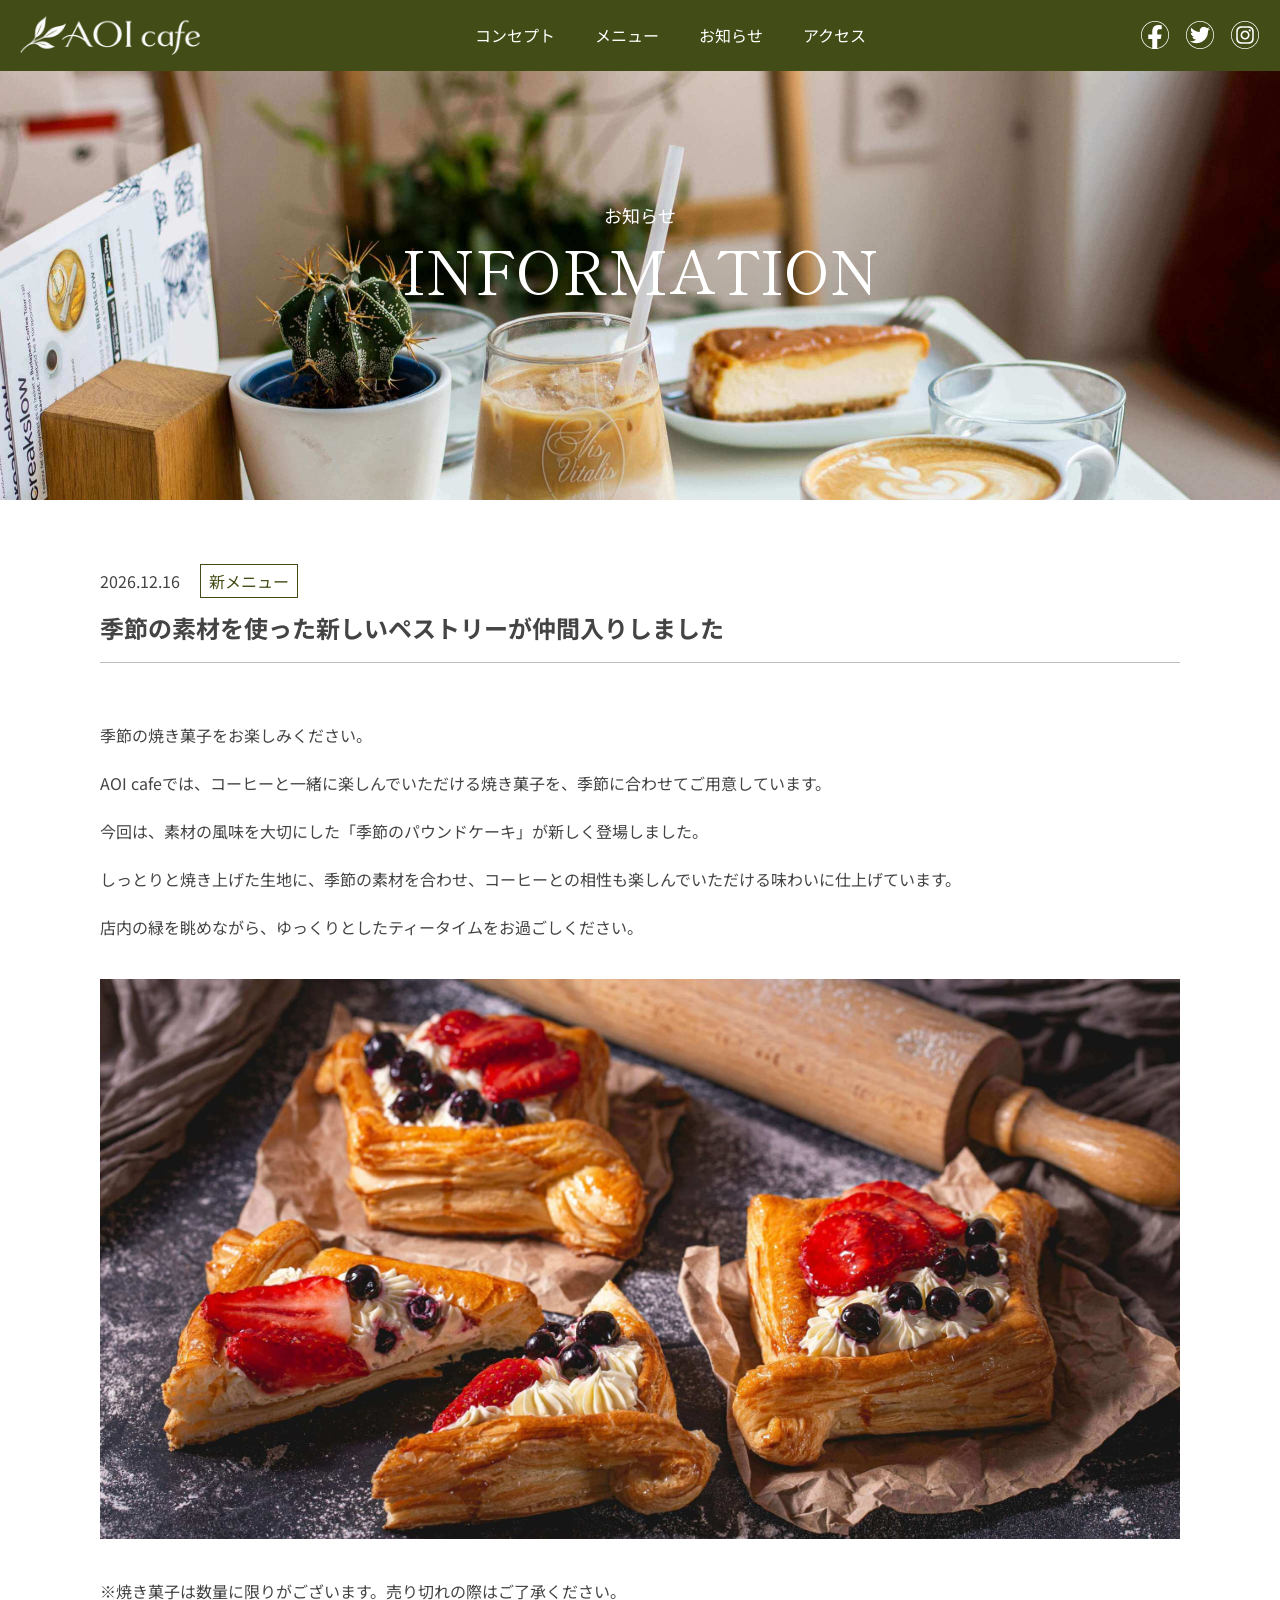
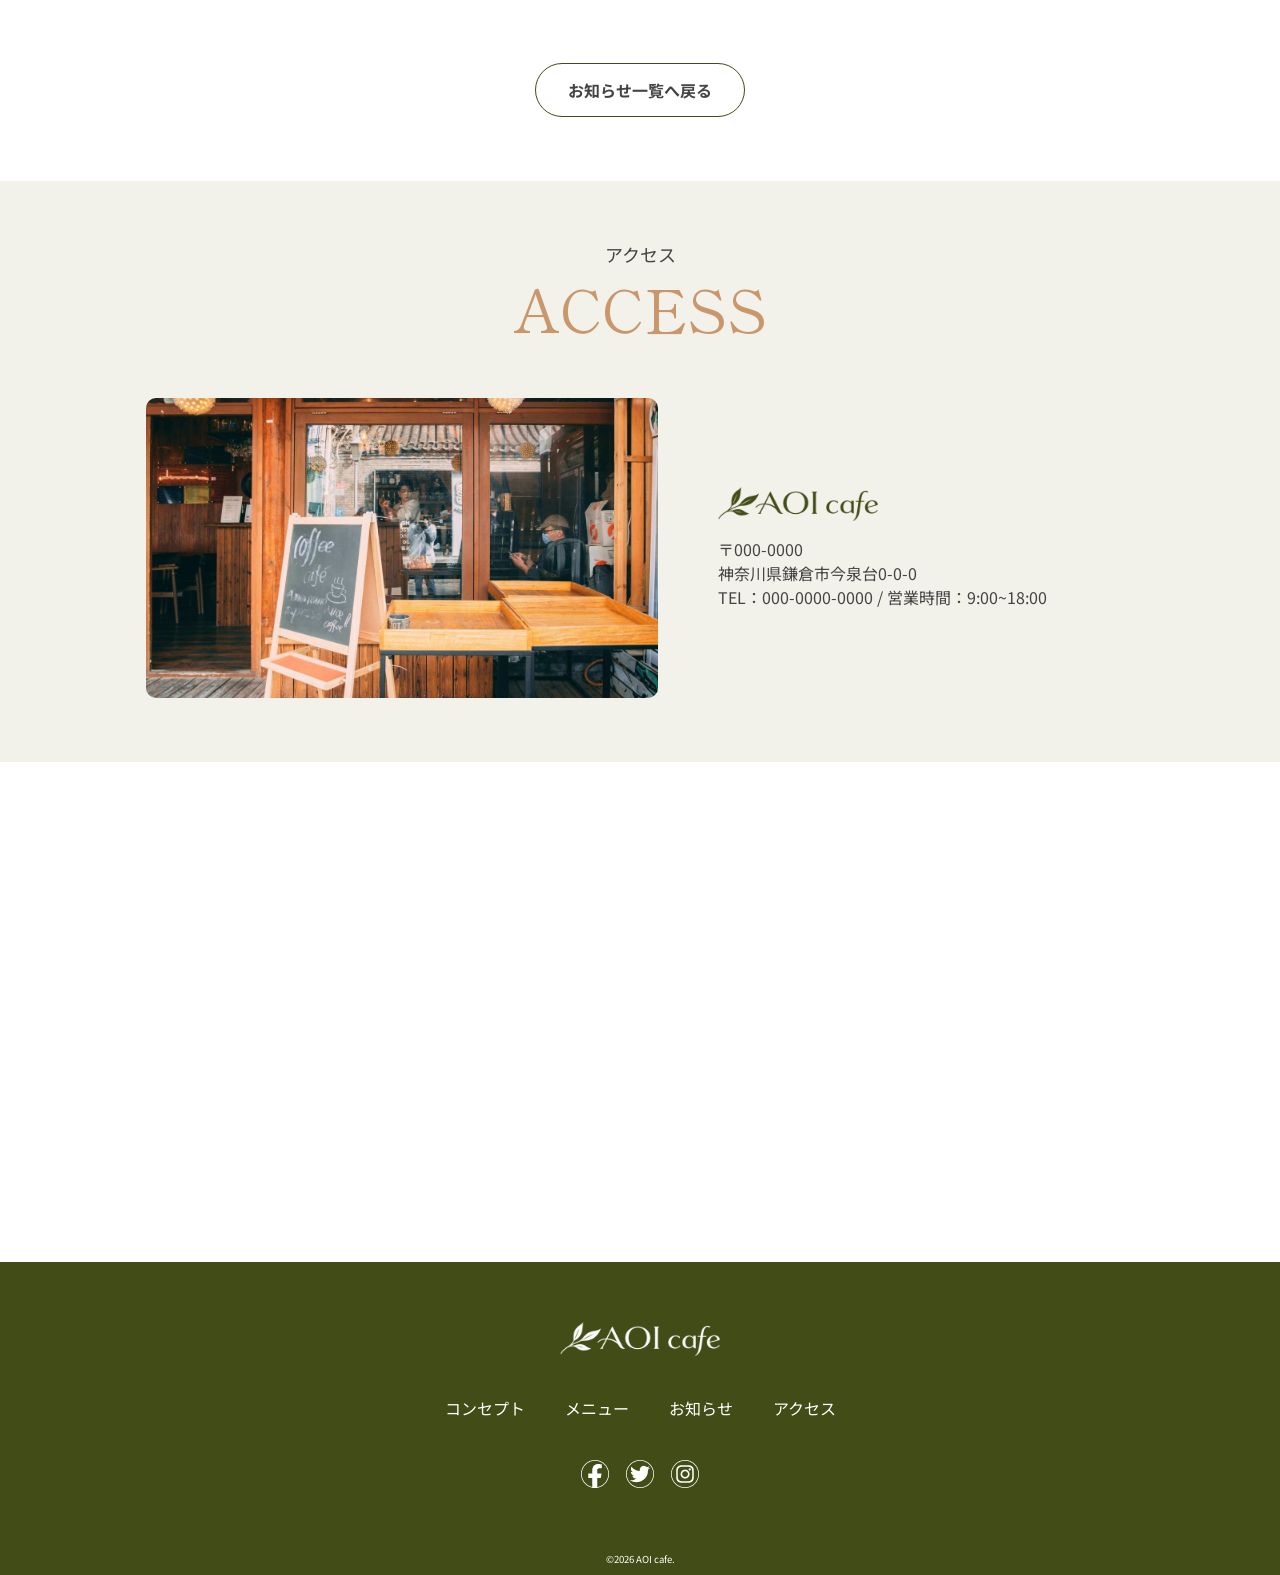
==== commit 96f21f1f: "セクションの余白指定を共通化" ====
--- a/info-single.html
+++ b/info-single.html
@@ -115,7 +115,7 @@
             </div>
         </section>
 
-        <section id="access" class="access section-wrap section-wrap--titled">
+        <section id="access" class="access section-wrap">
             <div class="section-inner">
                 <h2 class="section-ttl __access">
                     <span class="section-ttl-ja">アクセス</span>
--- a/css/style.css
+++ b/css/style.css
@@ -20,18 +20,11 @@
 }
 /* section */
 .section-wrap {
-    padding: 80px 0;
-}
-/* Include the Japanese label in normal flow without shifting content. */
-.section-wrap--titled {
-    padding-top: calc(80px - 1.8rem);
+    padding: 64px 0;
 }
 @media screen and (max-width: 900px) {
     .section-wrap {
-        padding: 50px 0;
-    }
-    .section-wrap--titled {
-        padding-top: calc(50px - 1.8rem);
+        padding: 40px 0;
     }
 }
 .section-inner {
@@ -78,6 +71,23 @@
 .section-ttl-en {
     font: inherit;
     color: inherit;
+}
+/* Space only the content immediately following a section heading. */
+.section-wrap .section-ttl + .menu-wrap,
+.section-wrap .section-ttl + .info-wrap,
+.section-wrap .section-ttl + .access-content {
+    margin-top: 48px;
+}
+.section-wrap .section-ttl + .concept-copy {
+    margin-top: 40px;
+}
+@media screen and (max-width: 900px) {
+    .section-wrap .section-ttl + .menu-wrap,
+    .section-wrap .section-ttl + .info-wrap,
+    .section-wrap .section-ttl + .access-content,
+    .section-wrap .section-ttl + .concept-copy {
+        margin-top: 32px;
+    }
 }
 /* btn */
 .btn-box {
@@ -314,12 +324,10 @@
     text-align: center;
     font-weight: bold;
     font-size: 3.2rem;/*32px*/
-    margin-top: 40px;
 }
 @media screen and (max-width: 900px) {
     .concept-copy {
         font-size: 2.4rem;/*24px*/
-        margin-top: 30px;
     }
 }
 .concept-txt {
@@ -429,7 +437,6 @@
     display: flex;
     justify-content: space-between;
     flex-wrap: wrap;
-    margin-top: 60px;
 }
 @media screen and (max-width: 900px) {
     .menu-wrap {
@@ -437,11 +444,7 @@
         flex-wrap: nowrap;
         flex-direction: column;
         align-items: center;
-        margin-top: 40px;
-    }
-}
-.menu.__detail .menu-wrap {
-    margin-top: 0;
+    }
 }
 .menu-item {
     width: 32%;
@@ -476,12 +479,6 @@
     margin-top: 8px;
 }
 /* info */
-.info-wrap {
-    margin-top: 60px;
-}
-.info.__detail .info-wrap {
-    margin-top: 0;
-}
 .info-content {
     border-bottom: 1px solid #BCBCBC;
     padding-bottom: 16px;
@@ -590,12 +587,10 @@
     display: flex;
     justify-content: center;
     align-items: center;
-    margin-top: 60px;
 }
 @media screen and (max-width: 900px) {
     .access-content {
         flex-direction: column;
-        margin-top: 40px;
     }
 }
 .access-img-box {
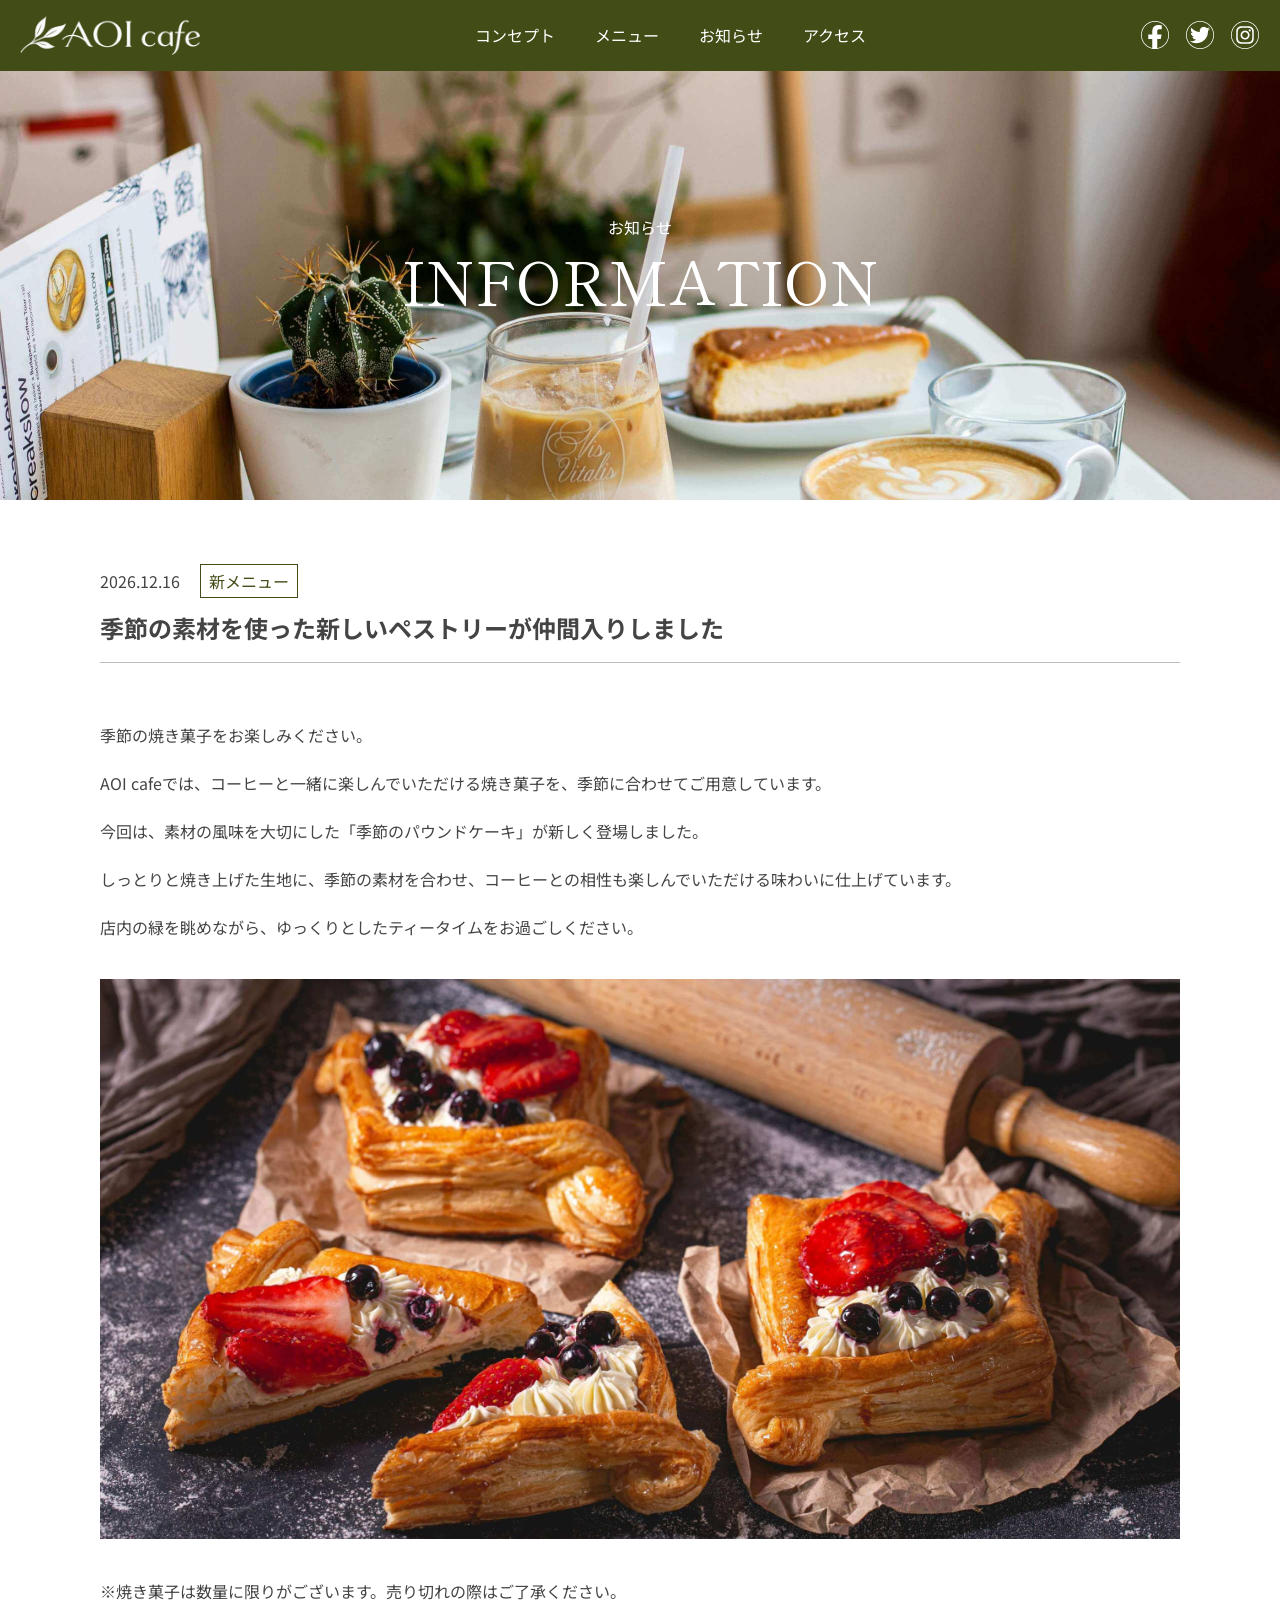
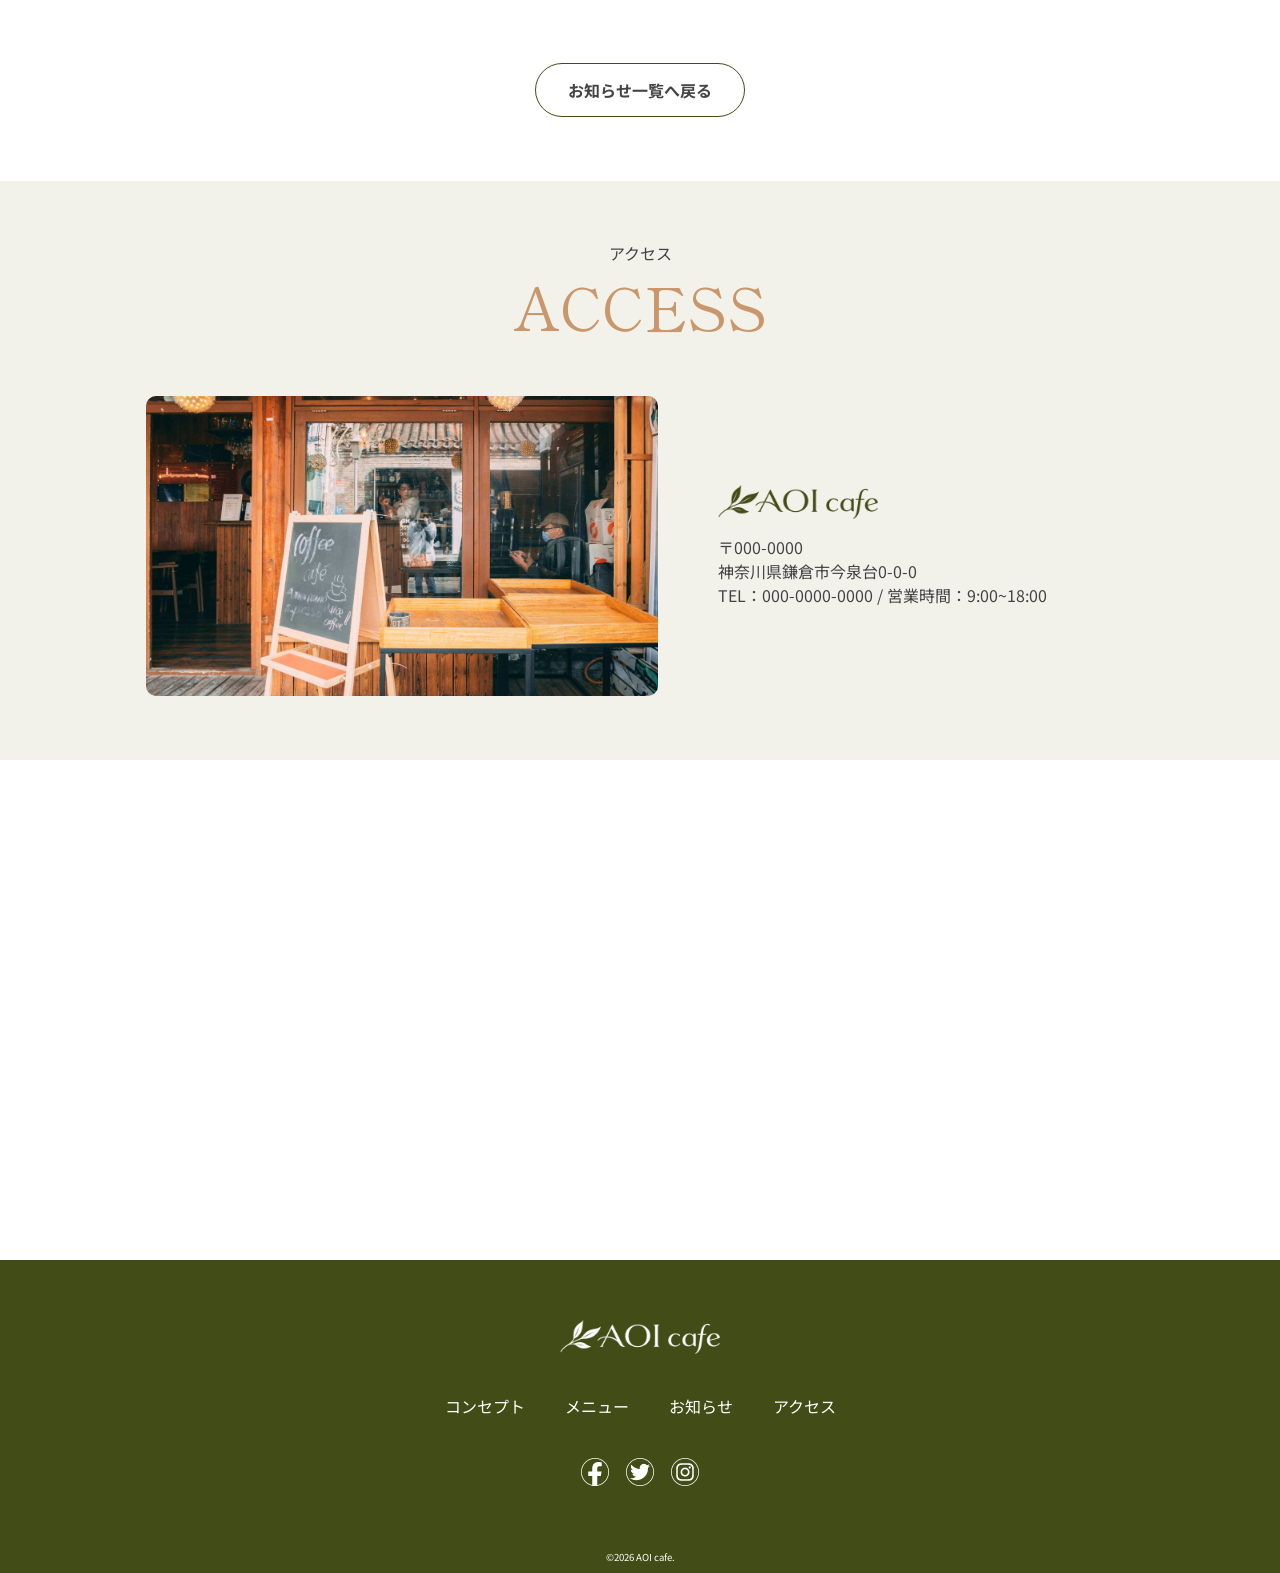
==== commit 5600bce2: "Google Fontsの読み込みとスマホの左右余白を修正" ====
--- a/info-single.html
+++ b/info-single.html
@@ -8,14 +8,14 @@
     <link rel="stylesheet" href="css/reset.css">
     <link rel="preconnect" href="https://fonts.googleapis.com">
     <link rel="preconnect" href="https://fonts.gstatic.com" crossorigin>
-    <link href="https://fonts.googleapis.com/css2?family=Noto+Sans+JP:wght@100..900&family=Shippori+Mincho&display=swap" rel="stylesheet">
+    <link href="https://fonts.googleapis.com/css2?family=Noto+Sans+JP:wght@100..900&family=Shippori+Mincho:wght@400;700&display=swap" rel="stylesheet">
     <link rel="stylesheet" href="css/style.css">
 </head>
 <body>
     <header class="header">
         <h1 class="header-logo">
             <a href="index.html" class="header-link">
-                <img src="img/logo.png" alt="">
+                <img src="img/logo.png" alt="AOI cafe">
             </a>
         </h1>
         <nav class="header-nav">
@@ -37,18 +37,18 @@
         <div class="icon">
             <ul class="icon-list">
                 <li class="icon-item">
-                    <a href="" class="icon-link">
-                        <img src="img/facebook_icon.png" alt="">
+                    <a class="icon-link">
+                        <img src="img/facebook_icon.png" alt="Facebook">
                     </a>
                 </li>
                 <li class="icon-item">
-                    <a href="" class="icon-link">
-                        <img src="img/twitter_icon.png" alt="">
+                    <a class="icon-link">
+                        <img src="img/twitter_icon.png" alt="Twitter">
                     </a>
                 </li>
                 <li class="icon-item">
-                    <a href="" class="icon-link">
-                        <img src="img/instagram_icon.png" alt="">
+                    <a class="icon-link">
+                        <img src="img/instagram_icon.png" alt="Instagram">
                     </a>
                 </li>
             </ul>
@@ -127,7 +127,7 @@
                     </div>
                     <div class="access-info">
                         <div class="access-logo">
-                            <img src="img/logo-black.png" alt="">
+                            <img src="img/logo-black.png" alt="AOI cafe">
                         </div>
                         <p class="access-txt">
                             〒000-0000</p>
@@ -143,7 +143,7 @@
     </main>
     <footer class="footer">
         <div class="footer-logo-box">
-            <img class="footer-logo" src="img/logo.png" alt="">
+            <img class="footer-logo" src="img/logo.png" alt="AOI cafe">
         </div>
         <ul class="footer-nav-list">
             <li class="footer-nav-item">
@@ -162,18 +162,18 @@
         <div class="icon">
             <ul class="icon-list">
                 <li class="icon-item">
-                    <a href="" class="icon-link">
-                        <img src="img/facebook_icon.png" alt="">
+                    <a class="icon-link">
+                        <img src="img/facebook_icon.png" alt="Facebook">
                     </a>
                 </li>
                 <li class="icon-item">
-                    <a href="" class="icon-link">
-                        <img src="img/twitter_icon.png" alt="">
+                    <a class="icon-link">
+                        <img src="img/twitter_icon.png" alt="Twitter">
                     </a>
                 </li>
                 <li class="icon-item">
-                    <a href="" class="icon-link">
-                        <img src="img/instagram_icon.png" alt="">
+                    <a class="icon-link">
+                        <img src="img/instagram_icon.png" alt="Instagram">
                     </a>
                 </li>
             </ul>
--- a/css/style.css
+++ b/css/style.css
@@ -8,14 +8,22 @@
     font-size: 1.6rem;/*16px*/
     color: #444;
 }
-/* パソコンでは改行を消す */
+/* 900px以下で改行を表示（メインコピー用） */
 .br-sp {
     display: none;
 }
-/* スマホ,タブレットでは改行タグを表示する */
 @media screen and (max-width: 900px) {
     .br-sp {
     display: inline;
+    }
+}
+/* 960px以下で改行を非表示（コンセプト詳細コピー用） */
+.br-pc {
+    display: inline;
+}
+@media screen and (max-width: 960px) {
+    .br-pc {
+    display: none;
     }
 }
 /* section */
@@ -34,7 +42,7 @@
 }
 @media screen and (max-width: 900px) {
     .section-inner {
-        width: 96%;
+        width: 90%;
     }  
 }
 .section-inner-s {
@@ -43,7 +51,7 @@
 }
 @media screen and (max-width: 900px) {
     .section-inner-s {
-        width: 96%;
+        width: 90%;
     }  
 }
 .section-ttl {
@@ -64,7 +72,7 @@
 }
 .section-ttl-ja {
     font-family: "Noto Sans JP", sans-serif;
-    font-size: 1.8rem;/*18px*/
+    font-size: 1.6rem;/*16px*/
     color: #444;
     line-height: 1;
 }
@@ -79,7 +87,7 @@
     margin-top: 48px;
 }
 .section-wrap .section-ttl + .concept-copy {
-    margin-top: 40px;
+    margin-top: 32px;
 }
 @media screen and (max-width: 900px) {
     .section-wrap .section-ttl + .menu-wrap,
@@ -117,20 +125,12 @@
     justify-content: space-between;
     align-items: center;
     color: #fff;
-    width: 100%;/*90*/
+    width: 100%;
     position: absolute;
-    top: 0;/*40*/
+    top: 0;
     background-color: #424c16;
-    /*left: 5%;*/
     padding: 16px 20px;
     z-index: 100;
-}
-@media screen and (max-width: 900px) {
-    .header {
-        /*width: 94%;
-        top: 10px;
-        left: 3%;*/
-    }
 }
 .header-logo {
     width: 180px;
@@ -293,9 +293,12 @@
     }
 }
 .kv-copy {
-    font-family: "Noto Serif JP", serif;
-    font-size: 2.8rem;
-    text-shadow: 0px 0px 5px rgba(67, 36, 16, 1);
+    font-size: 3.2rem;
+    font-weight: 700;
+    font-family: "Shippori Mincho", serif;
+    text-align: center;
+    line-height: 1.8;
+    text-shadow: 0 2px 4px rgba(0, 0, 0, 0.75);
 }
 @media screen and (max-width: 900px) {
     .kv-copy {
@@ -310,11 +313,6 @@
     transform: translate(-50%,-30%);
     white-space: nowrap;
 }
-
-/* Compensate for the label height in the existing -30% translation. */
-.kv-detail {
-    transform: translate(-50%, calc(-30% - 1.26rem));
-}
 .kv-detail .section-ttl,
 .kv-detail .section-ttl-ja {
     color: #fff;
@@ -322,8 +320,10 @@
 /* concept */
 .concept-copy {
     text-align: center;
-    font-weight: bold;
+    font-weight: 400;
+    font-family: "Shippori Mincho", serif;
     font-size: 3.2rem;/*32px*/
+    line-height: 1.6;
 }
 @media screen and (max-width: 900px) {
     .concept-copy {
@@ -354,21 +354,21 @@
     align-items: center;
     margin-top: 80px;
 }
+@media screen and (max-width: 960px) {
+    .concept-detail {
+        flex-direction: column;
+    }
+}
 @media screen and (max-width: 900px) {
     .concept-detail {
         margin-top: 40px;
-    }
-}
-@media screen and (max-width: 900px) {
-    .concept-detail {
-        flex-direction: column;
     }
 }
 .concept-detail-content {
     max-width: 450px;
     width: 41%;
 }
-@media screen and (max-width: 900px) {
+@media screen and (max-width: 960px) {
     .concept-detail-content {
         max-width: max-content;
         width: 100%;
@@ -376,8 +376,15 @@
 }
 .concept-detail-copy {
     text-align: left;
-    font-weight: bold;
+    font-weight: 400;
+    font-family: "Shippori Mincho", serif;
     font-size: 3.2rem;/*32px*/
+    line-height: 1.6;
+}
+@media screen and (max-width: 1200px) {
+    .concept-detail-copy {
+        font-size: 2.6rem;/*26px*/
+    }
 }
 @media screen and (max-width: 900px) {
     .concept-detail-copy {
@@ -386,17 +393,16 @@
 }
 .concept-detail-txt {
     text-align: left;
-    margin-top: 40px;
+    margin-top: 32px;
 }
 .concept-detail-img-wrap {
-    /*position: relative;*/
     max-width: 580px;
     width: 50%;
     max-height: 450px;
     display: flex;
     justify-content: space-between;
 }
-@media screen and (max-width: 900px) {
+@media screen and (max-width: 960px) {
     .concept-detail-img-wrap {
         justify-content: center;
         width: 100%;
@@ -410,12 +416,11 @@
     max-height: 390px;
     margin-top: 60px;
 }
-@media screen and (max-width: 900px) {
+@media screen and (max-width: 960px) {
     .concept-detail-img-box {
         max-width: 48%;
         width: 100%;
         max-height: 60%;
-        /*margin-top: 60px;*/
     }
 }
 .concept-detail-img-box + .concept-detail-img-box {
@@ -450,7 +455,7 @@
     width: 32%;
     max-width: 340px;
 }
-@media screen and (max-width: 767px) {/*スマホのみ*/
+@media screen and (max-width: 900px) {
     .menu-item {
         width: 100%;
     }
@@ -646,8 +651,6 @@
         margin-left: 24px;
     }
 }
-.footer-nav-link {
-}
 .footer .icon-list {
     justify-content: center;
 }
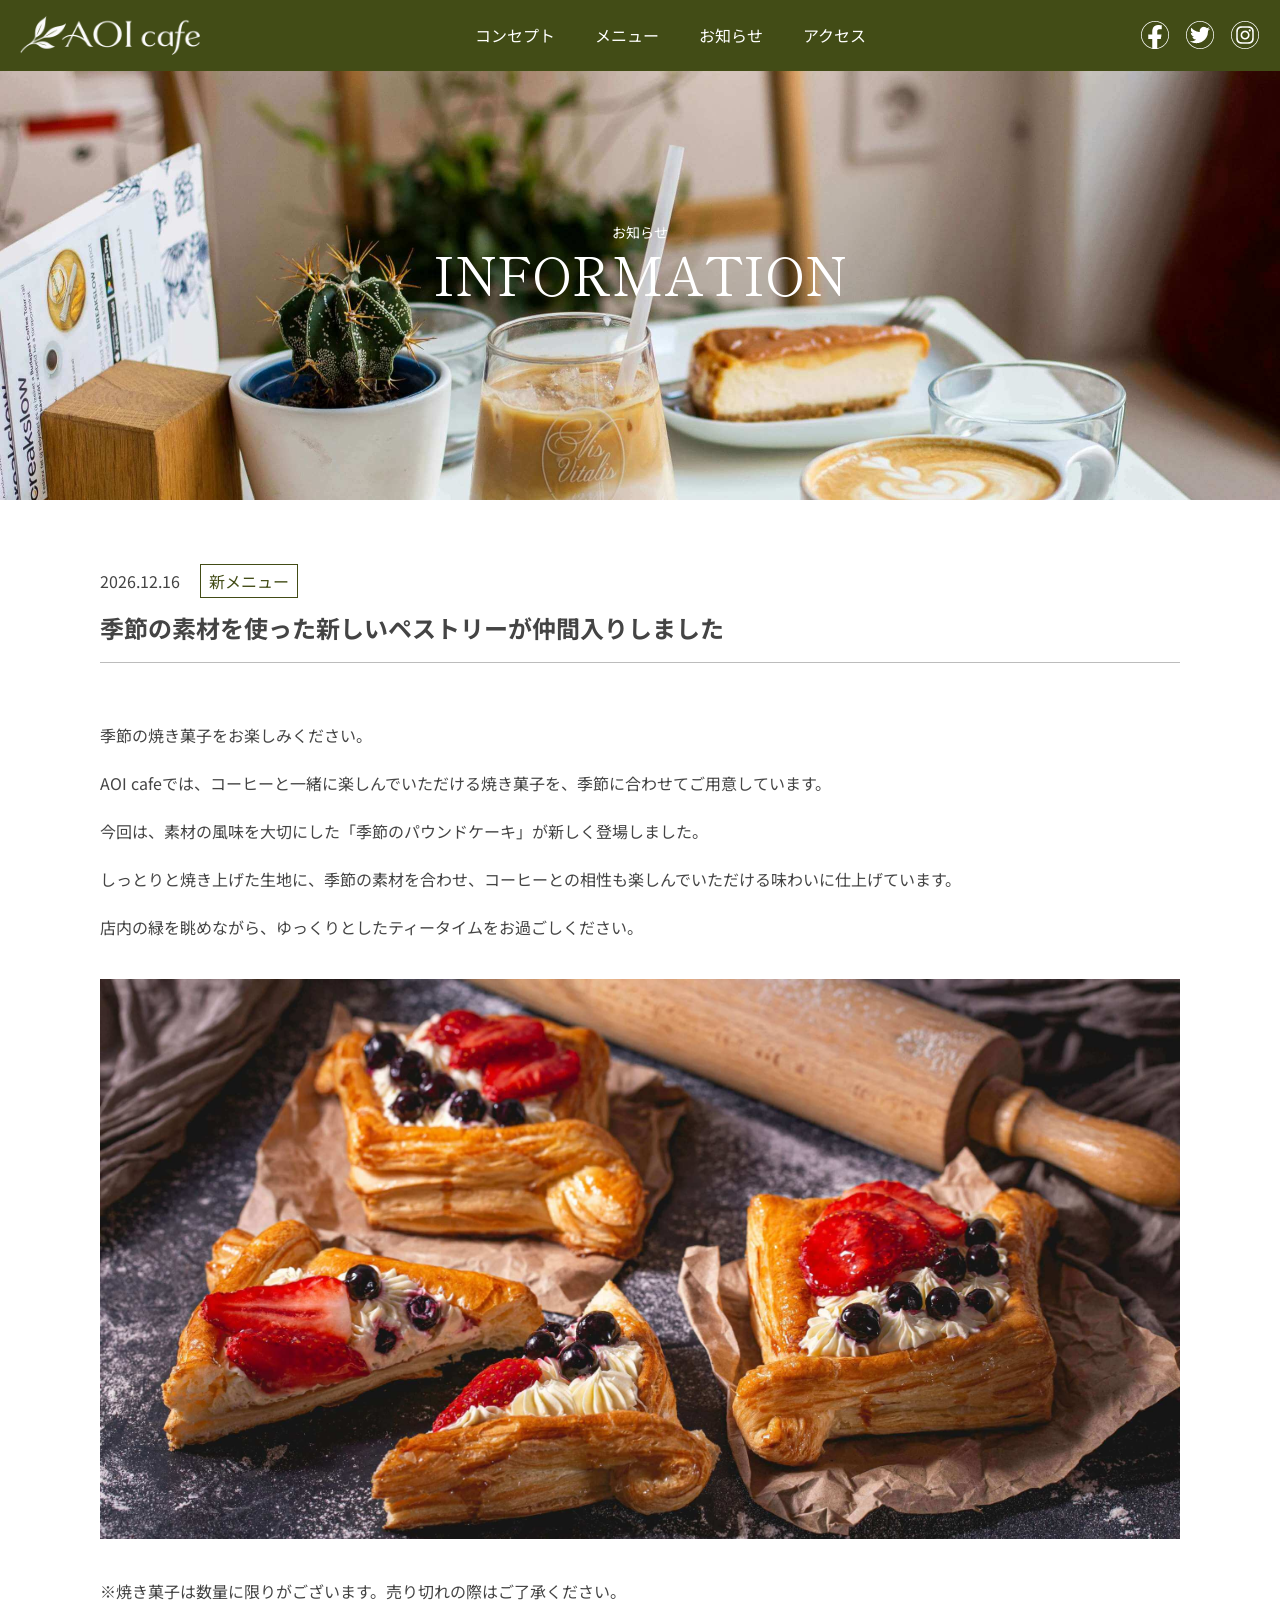
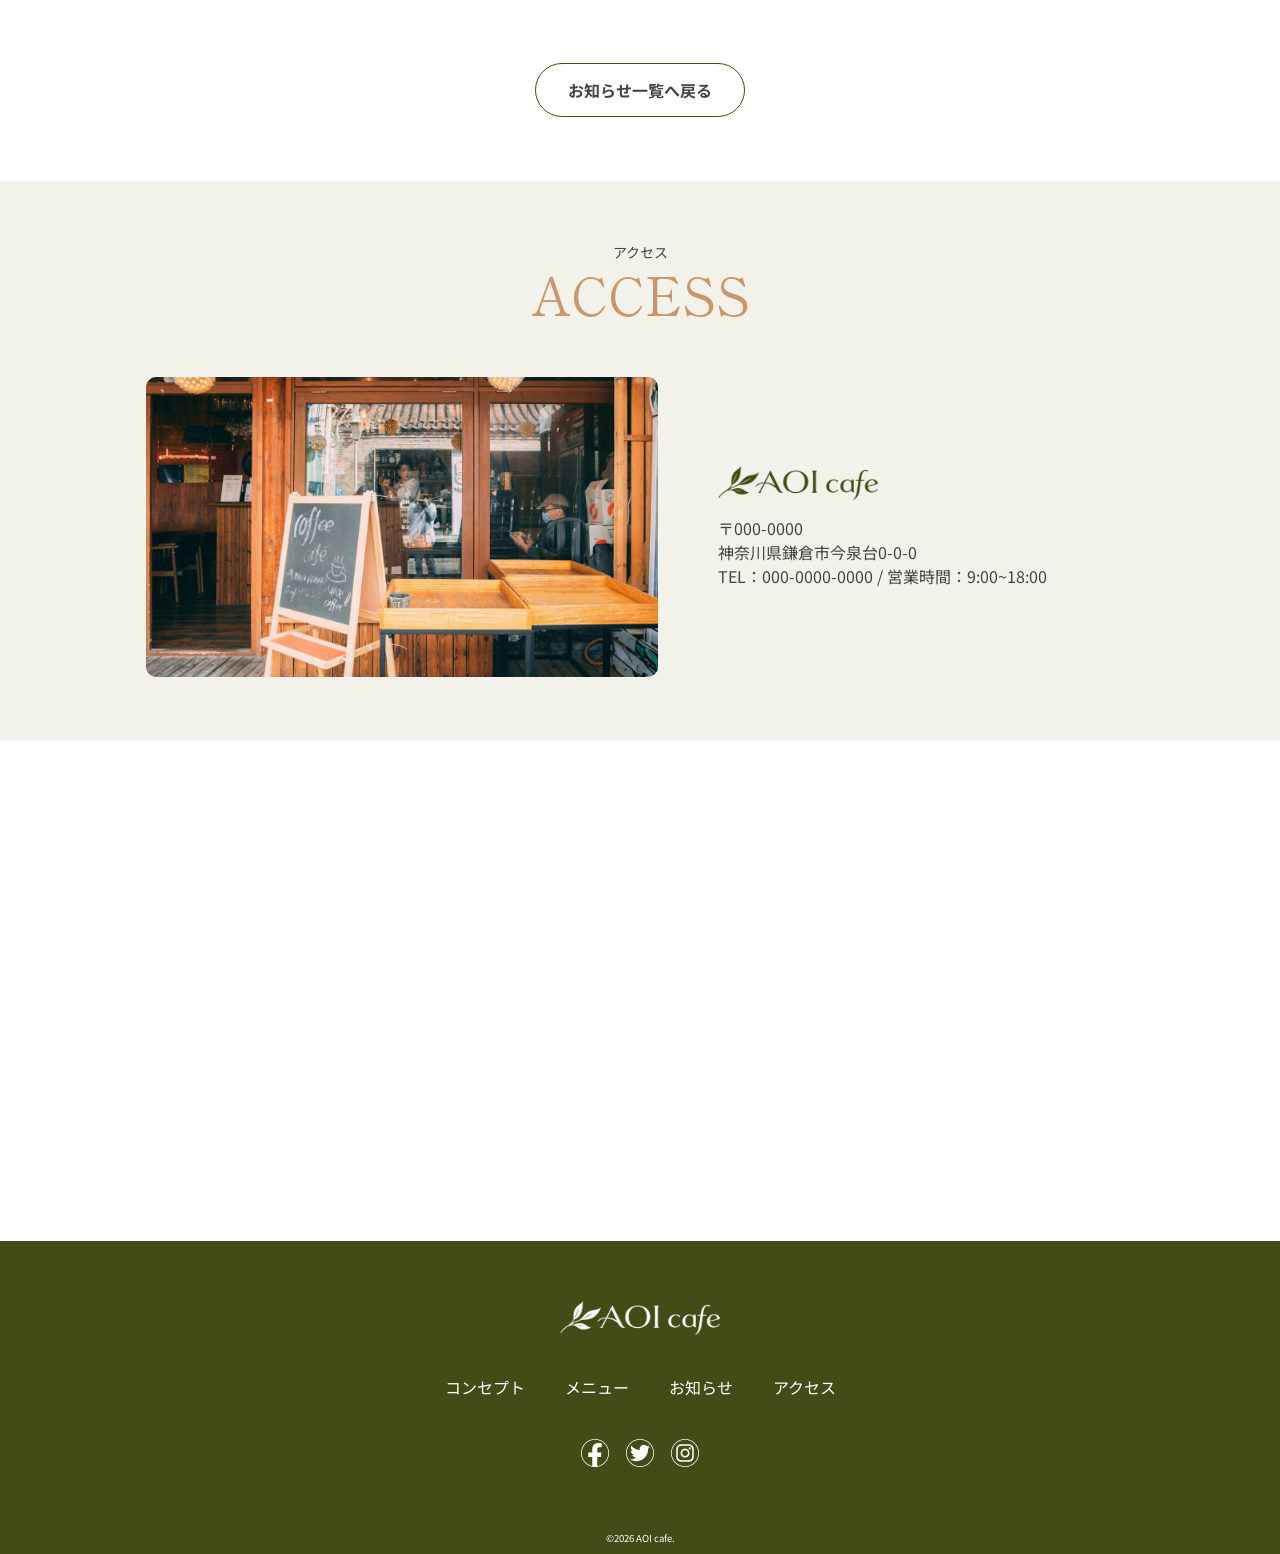
==== commit 05f14f41: "下層ページの見出しを調整" ====
--- a/info-single.html
+++ b/info-single.html
@@ -13,11 +13,11 @@
 </head>
 <body>
     <header class="header">
-        <h1 class="header-logo">
+        <div class="header-logo">
             <a href="index.html" class="header-link">
                 <img src="img/logo.png" alt="AOI cafe">
             </a>
-        </h1>
+        </div>
         <nav class="header-nav">
             <ul class="header-nav-list">
                 <li class="header-nav-item">
@@ -93,7 +93,7 @@
                 <div class="infosingle-head">
                     <span class="info-date">2026.12.16</span>
                     <span class="info-icon __info-icon-new">新メニュー</span>
-                    <h2 class="info-txt">季節の素材を使った新しいペストリーが仲間入りしました</h2>
+                    <h1 class="info-txt">季節の素材を使った新しいペストリーが仲間入りしました</h1>
                 </div>
                 <div class="infosingle-content">
                     <p>季節の焼き菓子をお楽しみください。</p>
--- a/css/style.css
+++ b/css/style.css
@@ -60,19 +60,19 @@
     align-items: center;
     text-align: center;
     font-family: "Shippori Mincho", serif;
-    font-size: 6rem;/*60px*/
-    line-height: 87px;
+    font-size: 5.2rem;/*52px*/
+    line-height: 70px;
     color: #c9976b;
 }
 @media screen and (max-width: 900px) {
     .section-ttl {
-        font-size: 4rem;/*40px*/
-        line-height: 50px;
+        font-size: 3.6rem;/*36px*/
+        line-height: 44px;
     }
 }
 .section-ttl-ja {
     font-family: "Noto Sans JP", sans-serif;
-    font-size: 1.6rem;/*16px*/
+    font-size: 1.4rem;/*14px*/
     color: #444;
     line-height: 1;
 }
@@ -86,17 +86,22 @@
 .section-wrap .section-ttl + .access-content {
     margin-top: 48px;
 }
-.section-wrap .section-ttl + .concept-copy {
-    margin-top: 32px;
-}
 @media screen and (max-width: 900px) {
     .section-wrap .section-ttl + .menu-wrap,
     .section-wrap .section-ttl + .info-wrap,
-    .section-wrap .section-ttl + .access-content,
+    .section-wrap .section-ttl + .access-content {
+        margin-top: 32px;
+    }
+}
+.section-wrap .section-ttl + .concept-copy {
+    margin-top: 22px;
+}
+@media screen and (max-width: 900px) {
     .section-wrap .section-ttl + .concept-copy {
-        margin-top: 32px;
-    }
-}
+        margin-top: 22px;
+    }
+}
+
 /* btn */
 .btn-box {
     text-align: center;
@@ -302,6 +307,14 @@
 }
 @media screen and (max-width: 900px) {
     .kv-copy {
+        font-size: 2.8rem;
+        text-shadow:
+            0 0 4px rgba(0, 0, 0, 0.85),
+            0 0 10px rgba(0, 0, 0, 0.5);
+    }
+}
+@media screen and (max-width: 360px) {
+    .kv-copy {
         font-size: 2.4rem;
     }
 }
@@ -440,32 +453,27 @@
 }
 .menu-wrap {
     display: flex;
-    justify-content: space-between;
     flex-wrap: wrap;
+    gap: 40px 2%;
+    margin: 0;
+    padding: 0;
+    list-style: none;
 }
 @media screen and (max-width: 900px) {
     .menu-wrap {
-        justify-content: center;
         flex-wrap: nowrap;
         flex-direction: column;
         align-items: center;
+        gap: 40px 0;
     }
 }
 .menu-item {
-    width: 32%;
+    width: calc((100% - 4%) / 3);
     max-width: 340px;
 }
 @media screen and (max-width: 900px) {
     .menu-item {
         width: 100%;
-    }
-}
-.menu-item:nth-of-type(n + 4) {
-    margin-top: 40px;
-}
-@media screen and (max-width: 900px) {
-    .menu-item:nth-of-type(n + 2) {
-        margin-top: 40px;
     }
 }
 .menu-img-box {
@@ -478,10 +486,10 @@
 .menu-name {
     font-size: 1.8rem;/*18px*/
     font-weight: bold;
-    margin-top: 16px;
+    margin-top: 8px;
 }
 .menu-price {
-    margin-top: 8px;
+    margin-top: 0;
 }
 /* info */
 .info-content {
